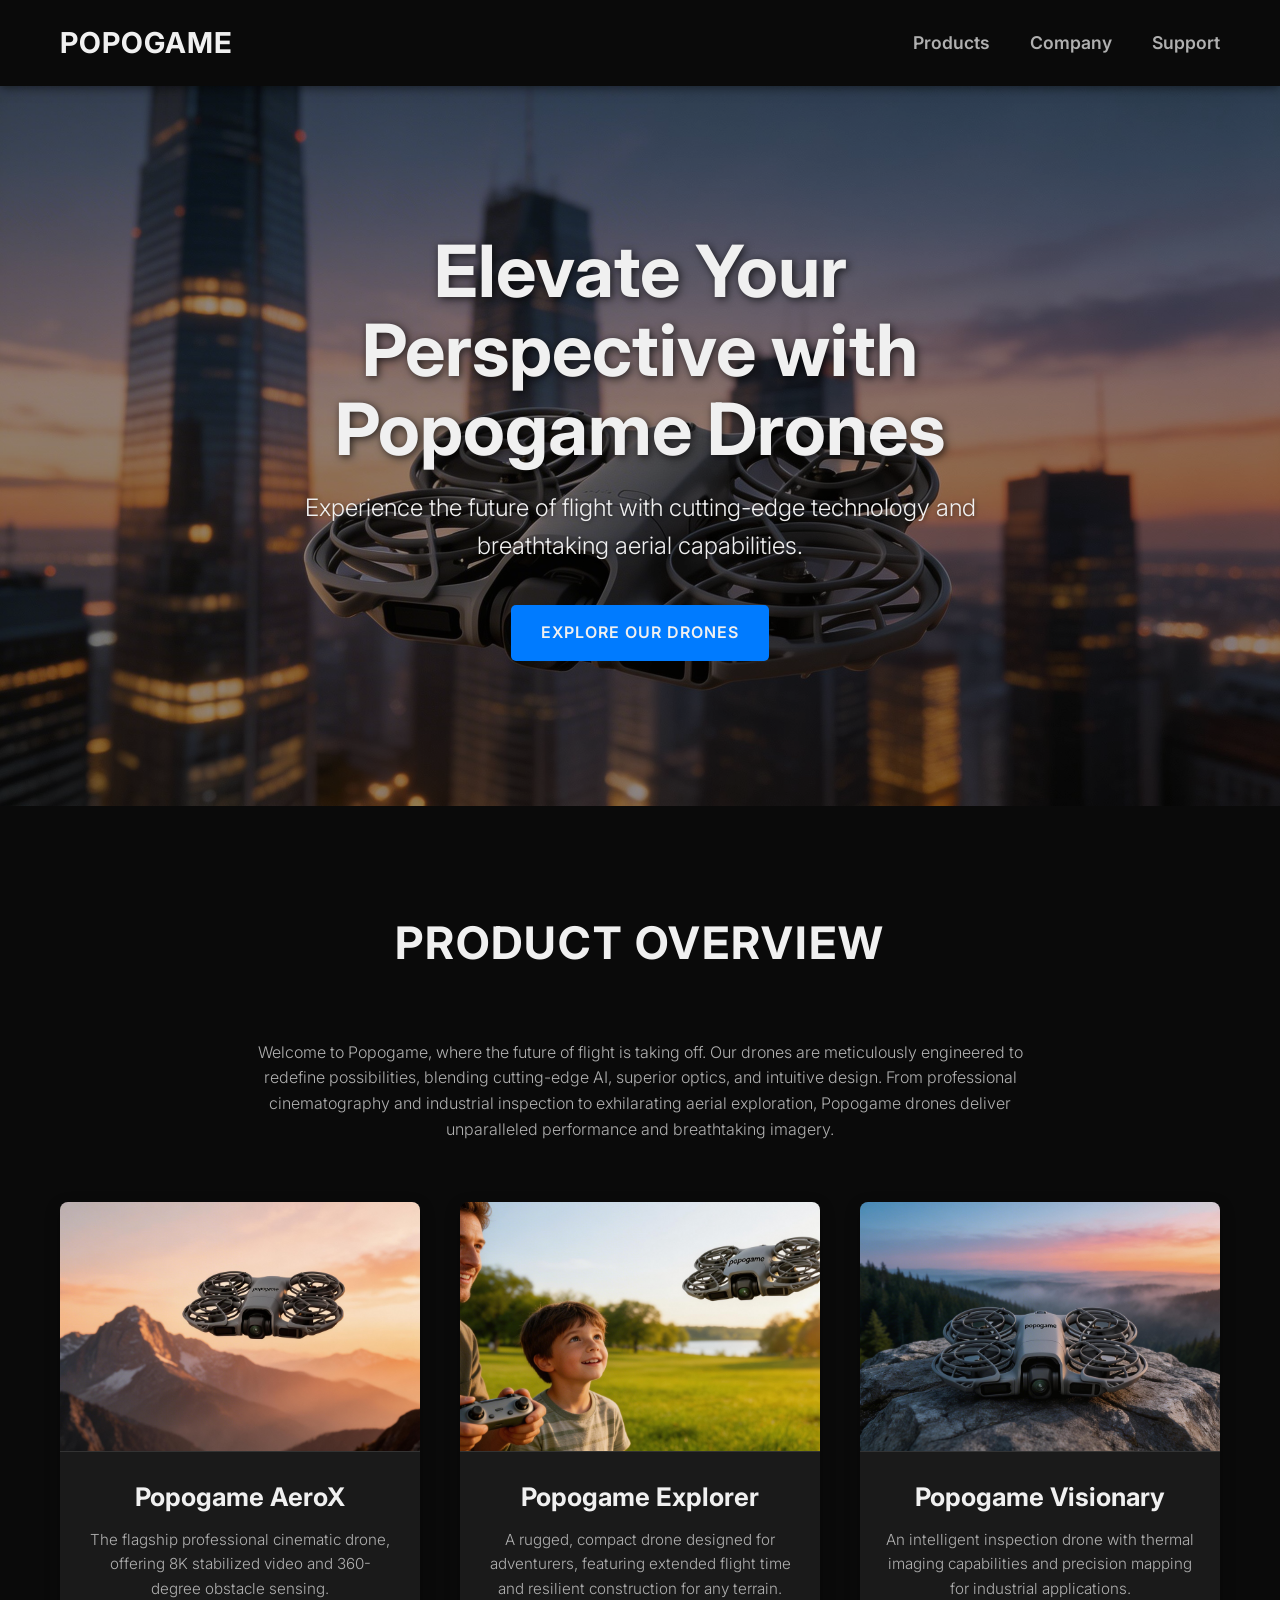
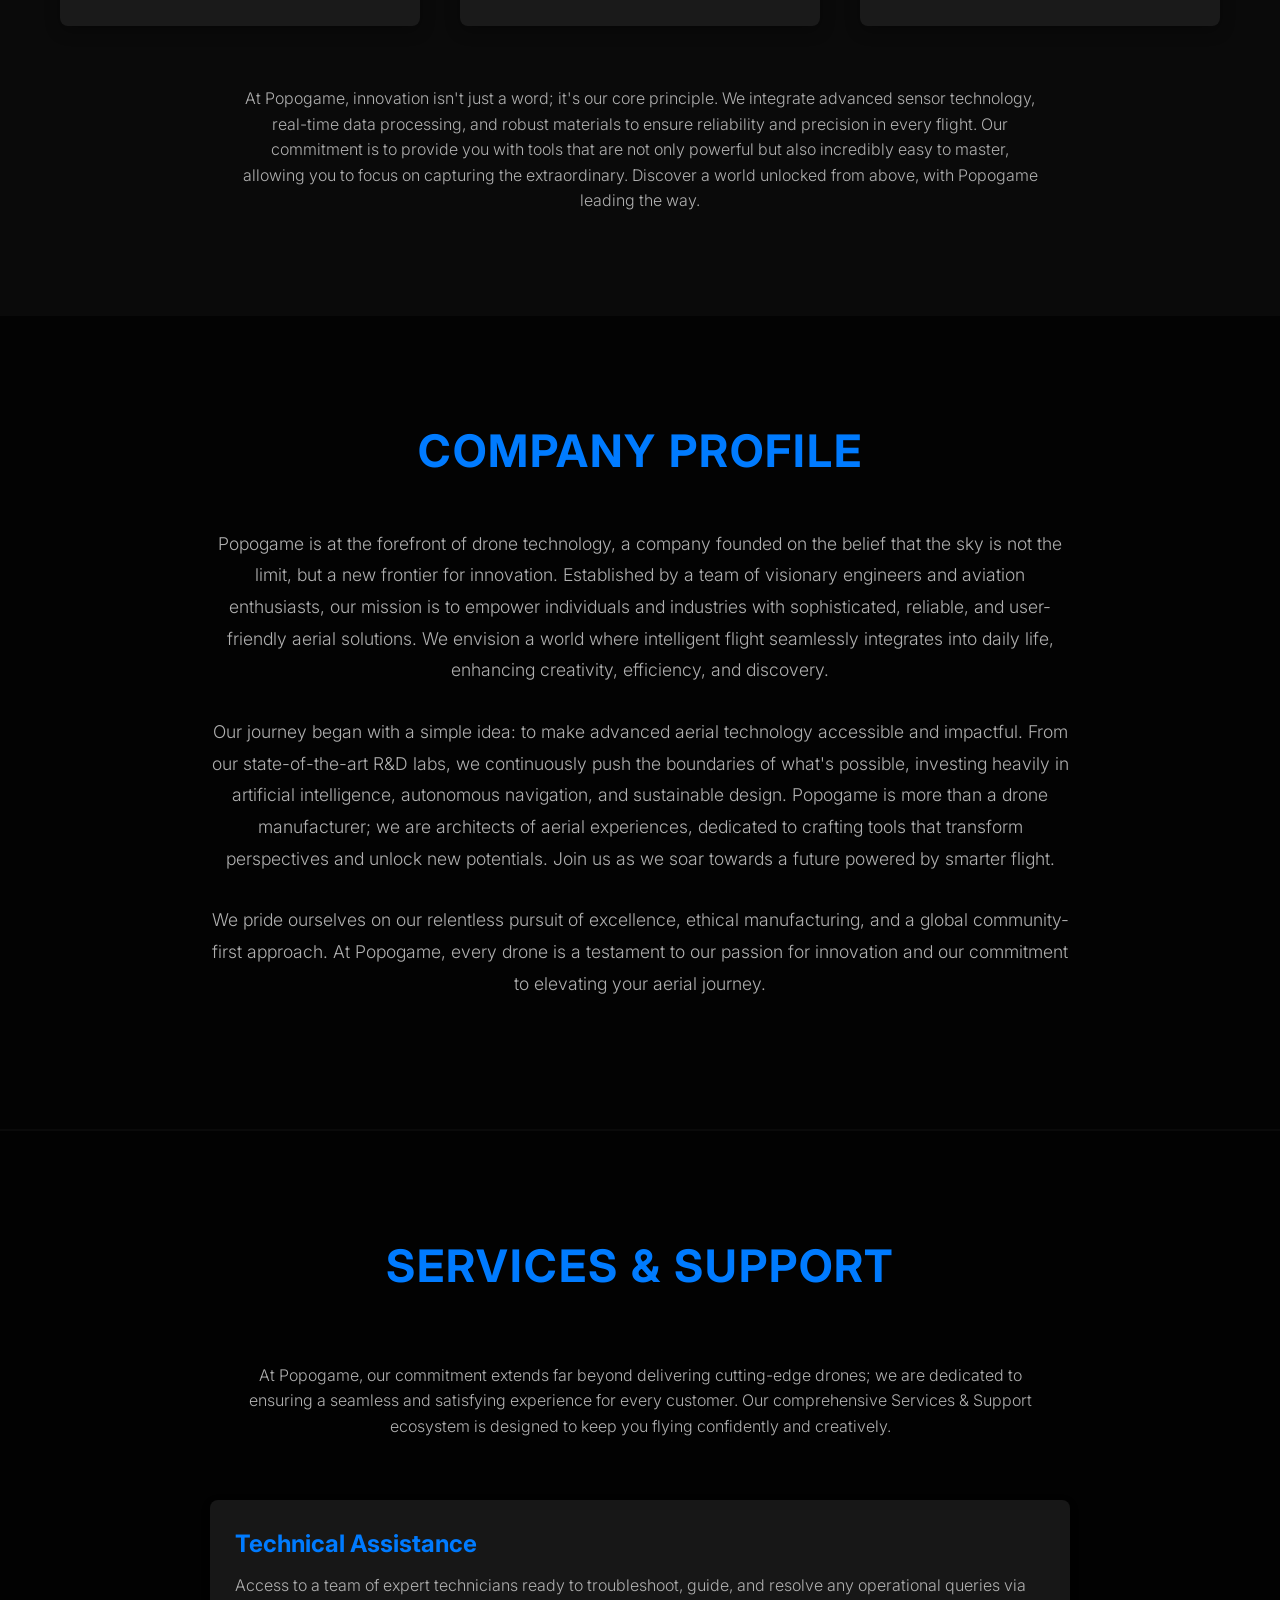
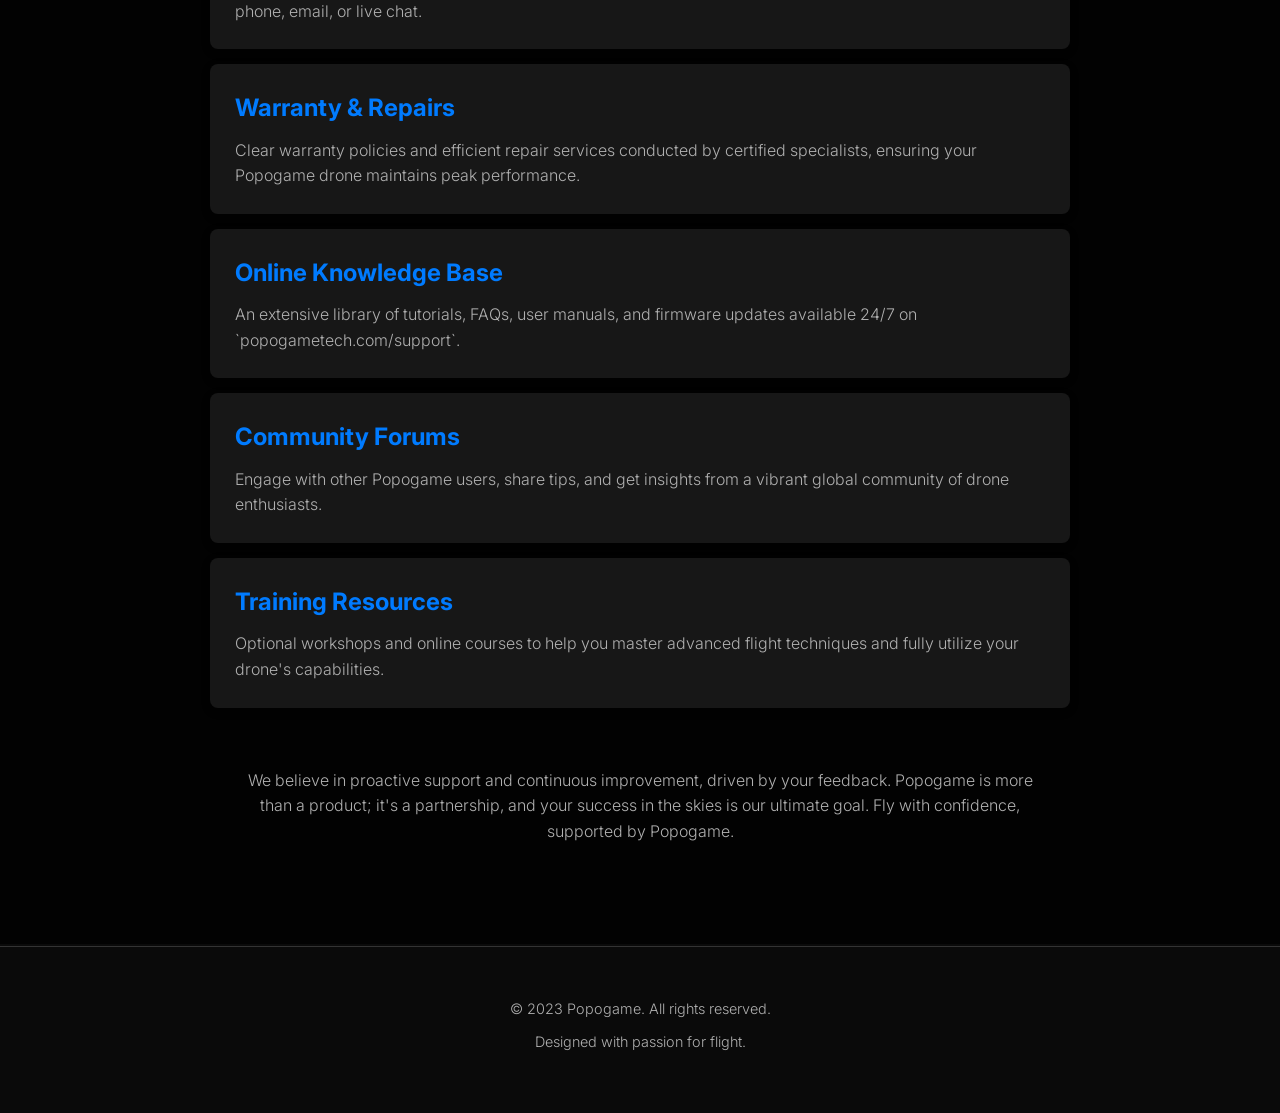
==== index.html @ a675bbf5 "Update index.html with latest changes Co-Authored-By: Claude Sonnet 4.5 <noreply@anthropic.com>" ====
<!DOCTYPE html>
<html lang="en">
<head>
    <meta charset="UTF-8">
    <meta name="viewport" content="width=device-width, initial-scale=1.0">
    <title>Popogame - Elevating Your Perspective</title>
    <meta name="description" content="Discover Popogame's cutting-edge drone technology. Elevate your perspective with our innovative products and unparalleled aerial solutions.">
    <link rel="icon" href="https://via.placeholder.com/32/007bff/FFFFFF?text=P" type="image/x-icon"> <!-- Placeholder Favicon, if you have a .png favicon, change this line too -->
    <link href="https://fonts.googleapis.com/css2?family=Inter:wght@300;400;600;700&display=swap" rel="stylesheet">
    <style>
        /* CSS will go here */
        /* Basic Reset & Variables */
        :root {
            --primary-bg: #0a0a0a;
            --secondary-bg: #1a1a1a;
            --accent-color: #007bff; /* A techy blue */
            --text-color: #f0f0f0;
            --light-gray: #b0b0b0;
            --dark-gray: #333;
            --heading-font: 'Inter', sans-serif;
            --body-font: 'Inter', sans-serif;
        }

        * {
            margin: 0;
            padding: 0;
            box-sizing: border-box;
        }

        html {
            scroll-behavior: smooth;
        }

        body {
            font-family: var(--body-font);
            color: var(--text-color);
            background-color: var(--primary-bg);
            line-height: 1.6;
            -webkit-font-smoothing: antialiased;
            -moz-osx-font-smoothing: grayscale;
        }

        /* Utility Classes */
        .container {
            max-width: 1200px;
            margin: 0 auto;
            padding: 0 20px;
        }

        .text-center {
            text-align: center;
        }

        .section-padding {
            padding: 100px 0;
        }

        h1, h2, h3, h4, h5, h6 {
            font-family: var(--heading-font);
            color: var(--text-color);
            font-weight: 700;
            margin-bottom: 20px;
        }

        h1 { font-size: 3.5em; line-height: 1.1; }
        h2 { font-size: 2.8em; margin-bottom: 40px; text-transform: uppercase; letter-spacing: 2px; }
        h3 { font-size: 1.8em; }
        h4 { font-size: 1.4em; }

        p {
            margin-bottom: 20px;
            font-weight: 300;
        }

        a {
            color: var(--accent-color);
            text-decoration: none;
            transition: color 0.3s ease;
        }

        a:hover {
            color: #4dc2ff; /* Lighter shade of accent */
        }

        img {
            max-width: 100%;
            height: auto;
            display: block;
        }

        .btn {
            display: inline-block;
            background-color: var(--accent-color);
            color: var(--text-color);
            padding: 15px 30px;
            border-radius: 5px;
            font-weight: 600;
            text-transform: uppercase;
            letter-spacing: 1px;
            transition: background-color 0.3s ease, transform 0.3s ease;
        }

        .btn:hover {
            background-color: #0063d3;
            transform: translateY(-2px);
        }

        /* Header & Navigation */
        .header {
            background-color: var(--primary-bg);
            padding: 20px 0;
            position: sticky;
            top: 0;
            z-index: 1000;
            box-shadow: 0 2px 10px rgba(0, 0, 0, 0.5);
        }

        .header .container {
            display: flex;
            justify-content: space-between;
            align-items: center;
        }

        .logo {
            font-size: 1.8em;
            font-weight: 700;
            color: var(--text-color);
            text-transform: uppercase;
            letter-spacing: 1px;
        }

        .nav-list {
            list-style: none;
            display: flex;
        }

        .nav-list li {
            margin-left: 40px;
        }

        .nav-list a {
            color: var(--light-gray);
            font-weight: 600;
            font-size: 1.1em;
            position: relative;
        }

        .nav-list a::after {
            content: '';
            position: absolute;
            width: 0;
            height: 2px;
            background: var(--accent-color);
            left: 0;
            bottom: -5px;
            transition: width 0.3s ease;
        }

        .nav-list a:hover::after,
        .nav-list a.active::after {
            width: 100%;
        }
        .nav-list a:hover {
             color: var(--text-color);
        }


        /* Hero Section */
        .hero {
            position: relative;
            height: 80vh;
            display: flex;
            align-items: center;
            justify-content: center;
            text-align: center;
            overflow: hidden;
            background-color: var(--dark-gray); /* Fallback */
        }

        .hero::before {
            content: '';
            position: absolute;
            top: 0;
            left: 0;
            width: 100%;
            height: 100%;
            background-image: url('images/hero-drone.png'); /* Updated to .png */
            background-size: cover;
            background-position: center;
            filter: brightness(0.6); /* Darken image for better text contrast */
            z-index: 1;
        }

        .hero-content {
            position: relative;
            z-index: 2;
            color: var(--text-color);
            max-width: 800px;
            padding: 20px;
        }

        .hero-content h1 {
            font-size: 4.5em;
            margin-bottom: 20px;
            line-height: 1.1;
            text-shadow: 2px 2px 8px rgba(0, 0, 0, 0.7);
        }

        .hero-content p {
            font-size: 1.5em;
            margin-bottom: 40px;
            font-weight: 300;
            text-shadow: 1px 1px 4px rgba(0, 0, 0, 0.5);
        }

        /* Section Styling */
        section {
            background-color: var(--secondary-bg);
            margin-bottom: 2px; /* Small separator */
        }

        section:nth-child(even) {
            background-color: var(--primary-bg);
        }

        /* Product Overview */
        #products h2 {
            margin-bottom: 60px;
        }

        .product-grid {
            display: grid;
            grid-template-columns: repeat(auto-fit, minmax(300px, 1fr));
            gap: 40px;
            margin-top: 50px;
        }

        .product-card {
            background-color: var(--primary-bg);
            border-radius: 8px;
            overflow: hidden;
            box-shadow: 0 5px 15px rgba(0, 0, 0, 0.3);
            transition: transform 0.3s ease, box-shadow 0.3s ease;
        }

        section:nth-child(even) .product-card {
             background-color: var(--secondary-bg);
        }

        .product-card:hover {
            transform: translateY(-10px);
            box-shadow: 0 10px 25px rgba(0, 0, 0, 0.5);
        }

        .product-card img {
            width: 100%;
            height: 250px;
            object-fit: cover;
            object-position: center;
            border-bottom: 1px solid var(--dark-gray);
        }

        .product-card-content {
            padding: 25px;
        }

        .product-card-content h3 {
            font-size: 1.6em;
            margin-bottom: 10px;
        }

        .product-card-content p {
            font-size: 0.95em;
            color: var(--light-gray);
            margin-bottom: 0;
        }

        /* Company Profile */
        #company {
            position: relative;
            background-image: url('images/company-background.png'); /* Updated to .png */
            background-size: cover;
            background-position: center;
            background-attachment: fixed; /* Parallax effect */
            color: var(--text-color);
            overflow: hidden;
        }
        #company::before {
            content: '';
            position: absolute;
            top: 0;
            left: 0;
            width: 100%;
            height: 100%;
            background-color: rgba(0, 0, 0, 0.7); /* Dark overlay */
            z-index: 1;
        }

        #company .container {
            position: relative;
            z-index: 2;
            text-align: center;
            max-width: 900px;
        }

        #company p {
            font-size: 1.1em;
            line-height: 1.8;
            margin-bottom: 30px;
            color: var(--light-gray);
        }
        #company h2 {
            color: var(--accent-color);
        }

        /* Services & Support */
        #services {
             background-image: url('images/services-background.png'); /* Updated to .png */
            background-size: cover;
            background-position: center;
            background-attachment: fixed;
            color: var(--text-color);
            overflow: hidden;
            position: relative;
        }
        #services::before {
            content: '';
            position: absolute;
            top: 0;
            left: 0;
            width: 100%;
            height: 100%;
            background-color: rgba(0, 0, 0, 0.8); /* Dark overlay */
            z-index: 1;
        }
        #services .container {
            position: relative;
            z-index: 2;
            max-width: 900px;
        }

        #services h2 {
            text-align: center;
            margin-bottom: 60px;
            color: var(--accent-color);
        }

        .service-list {
            list-style: none;
            padding: 0;
            margin-top: 40px;
        }

        .service-list li {
            background-color: var(--secondary-bg);
            padding: 25px;
            margin-bottom: 15px;
            border-radius: 8px;
            box-shadow: 0 3px 10px rgba(0, 0, 0, 0.2);
            transition: transform 0.2s ease;
        }
        #services .service-list li {
            background-color: rgba(26, 26, 26, 0.9); /* Slightly transparent for background */
        }

        .service-list li:hover {
            transform: translateX(10px);
        }

        .service-list h3 {
            color: var(--accent-color);
            margin-bottom: 10px;
            font-size: 1.5em;
        }

        .service-list p {
            color: var(--light-gray);
            margin-bottom: 0;
        }

        /* Footer */
        .footer {
            background-color: var(--primary-bg);
            color: var(--light-gray);
            padding: 50px 0;
            text-align: center;
            border-top: 1px solid var(--dark-gray);
        }

        .footer p {
            margin-bottom: 10px;
            font-size: 0.9em;
        }

        /* Removed .social-links CSS here if it existed */

        /* Responsive Design */
        @media (max-width: 992px) {
            .hero-content h1 {
                font-size: 3.5em;
            }
            .hero-content p {
                font-size: 1.2em;
            }
            h1 { font-size: 3em; }
            h2 { font-size: 2.2em; }
        }

        @media (max-width: 768px) {
            .header .container {
                flex-direction: column;
            }
            .nav-list {
                margin-top: 20px;
                flex-wrap: wrap;
                justify-content: center;
            }
            .nav-list li {
                margin: 0 15px 10px;
            }
            .hero {
                height: 70vh;
            }
            .hero-content h1 {
                font-size: 2.5em;
            }
            .hero-content p {
                font-size: 1em;
            }
            h1 { font-size: 2.5em; }
            h2 { font-size: 1.8em; }
            .section-padding {
                padding: 60px 0;
            }
            .product-grid {
                grid-template-columns: 1fr;
            }
            .product-card {
                margin: 0 auto;
                max-width: 400px;
            }
        }

        @media (max-width: 480px) {
            .logo {
                font-size: 1.5em;
            }
            .nav-list li {
                margin: 0 10px 10px;
            }
            .hero-content h1 {
                font-size: 2em;
            }
            .hero-content p {
                font-size: 0.9em;
            }
            h1 { font-size: 2em; }
            h2 { font-size: 1.5em; }
            .btn {
                padding: 12px 25px;
                font-size: 0.9em;
            }
        }
    </style>
</head>
<body>

    <header class="header">
        <div class="container">
            <div class="logo">Popogame</div>
            <nav>
                <ul class="nav-list">
                    <li><a href="#products">Products</a></li>
                    <li><a href="#company">Company</a></li>
                    <li><a href="#services">Support</a></li>
                </ul>
            </nav>
        </div>
    </header>

    <main>
        <section class="hero" id="home">
            <div class="hero-content">
                <h1>Elevate Your Perspective with Popogame Drones</h1>
                <p>Experience the future of flight with cutting-edge technology and breathtaking aerial capabilities.</p>
                <a href="#products" class="btn">Explore Our Drones</a>
            </div>
        </section>

        <section id="products" class="section-padding">
            <div class="container text-center">
                <h2>Product Overview</h2>
                <p style="max-width: 800px; margin: 0 auto 60px; color: var(--light-gray);">Welcome to Popogame, where the future of flight is taking off. Our drones are meticulously engineered to redefine possibilities, blending cutting-edge AI, superior optics, and intuitive design. From professional cinematography and industrial inspection to exhilarating aerial exploration, Popogame drones deliver unparalleled performance and breathtaking imagery.</p>

                <div class="product-grid">
                    <div class="product-card">
                        <img src="images/aerox-drone.png" alt="Popogame AeroX Drone"> <!-- Updated to .png -->
                        <div class="product-card-content">
                            <h3>Popogame AeroX</h3>
                            <p>The flagship professional cinematic drone, offering 8K stabilized video and 360-degree obstacle sensing.</p>
                        </div>
                    </div>
                    <div class="product-card">
                        <img src="images/explorer-drone.png" alt="Popogame Explorer Drone"> <!-- Updated to .png -->
                        <div class="product-card-content">
                            <h3>Popogame Explorer</h3>
                            <p>A rugged, compact drone designed for adventurers, featuring extended flight time and resilient construction for any terrain.</p>
                        </div>
                    </div>
                    <div class="product-card">
                        <img src="images/visionary-drone.png" alt="Popogame Visionary Drone"> <!-- Updated to .png -->
                        <div class="product-card-content">
                            <h3>Popogame Visionary</h3>
                            <p>An intelligent inspection drone with thermal imaging capabilities and precision mapping for industrial applications.</p>
                        </div>
                    </div>
                </div>
                <p style="max-width: 800px; margin: 60px auto 0; color: var(--light-gray);">At Popogame, innovation isn't just a word; it's our core principle. We integrate advanced sensor technology, real-time data processing, and robust materials to ensure reliability and precision in every flight. Our commitment is to provide you with tools that are not only powerful but also incredibly easy to master, allowing you to focus on capturing the extraordinary. Discover a world unlocked from above, with Popogame leading the way.</p>
            </div>
        </section>

        <section id="company" class="section-padding">
            <div class="container">
                <h2>Company Profile</h2>
                <p>Popogame is at the forefront of drone technology, a company founded on the belief that the sky is not the limit, but a new frontier for innovation. Established by a team of visionary engineers and aviation enthusiasts, our mission is to empower individuals and industries with sophisticated, reliable, and user-friendly aerial solutions. We envision a world where intelligent flight seamlessly integrates into daily life, enhancing creativity, efficiency, and discovery.</p>
                <p>Our journey began with a simple idea: to make advanced aerial technology accessible and impactful. From our state-of-the-art R&D labs, we continuously push the boundaries of what's possible, investing heavily in artificial intelligence, autonomous navigation, and sustainable design. Popogame is more than a drone manufacturer; we are architects of aerial experiences, dedicated to crafting tools that transform perspectives and unlock new potentials. Join us as we soar towards a future powered by smarter flight.</p>
                <p>We pride ourselves on our relentless pursuit of excellence, ethical manufacturing, and a global community-first approach. At Popogame, every drone is a testament to our passion for innovation and our commitment to elevating your aerial journey.</p>
            </div>
        </section>

        <section id="services" class="section-padding">
            <div class="container">
                <h2>Services & Support</h2>
                <p style="text-align: center; max-width: 800px; margin: 0 auto 60px; color: var(--light-gray);">At Popogame, our commitment extends far beyond delivering cutting-edge drones; we are dedicated to ensuring a seamless and satisfying experience for every customer. Our comprehensive Services & Support ecosystem is designed to keep you flying confidently and creatively.</p>

                <ul class="service-list">
                    <li>
                        <h3>Technical Assistance</h3>
                        <p>Access to a team of expert technicians ready to troubleshoot, guide, and resolve any operational queries via phone, email, or live chat.</p>
                    </li>
                    <li>
                        <h3>Warranty & Repairs</h3>
                        <p>Clear warranty policies and efficient repair services conducted by certified specialists, ensuring your Popogame drone maintains peak performance.</p>
                    </li>
                    <li>
                        <h3>Online Knowledge Base</h3>
                        <p>An extensive library of tutorials, FAQs, user manuals, and firmware updates available 24/7 on `popogametech.com/support`.</p>
                    </li>
                    <li>
                        <h3>Community Forums</h3>
                        <p>Engage with other Popogame users, share tips, and get insights from a vibrant global community of drone enthusiasts.</p>
                    </li>
                    <li>
                        <h3>Training Resources</h3>
                        <p>Optional workshops and online courses to help you master advanced flight techniques and fully utilize your drone's capabilities.</p>
                    </li>
                </ul>
                <p style="text-align: center; max-width: 800px; margin: 60px auto 0; color: var(--light-gray);">We believe in proactive support and continuous improvement, driven by your feedback. Popogame is more than a product; it's a partnership, and your success in the skies is our ultimate goal. Fly with confidence, supported by Popogame.</p>
            </div>
        </section>
    </main>

    <footer class="footer">
        <div class="container">
            <p>&copy; 2023 Popogame. All rights reserved.</p>
            <p>Designed with passion for flight.</p>
            <!-- Social media links removed as requested -->
        </div>
    </footer>

    <script>
        // Smooth scrolling for navigation links
        document.querySelectorAll('a[href^="#"]').forEach(anchor => {
            anchor.addEventListener('click', function (e) {
                e.preventDefault();

                const targetId = this.getAttribute('href');
                const targetElement = document.querySelector(targetId);

                if (targetElement) {
                    const headerOffset = document.querySelector('.header').offsetHeight; // Get header height
                    const elementPosition = targetElement.getBoundingClientRect().top + window.scrollY;
                    const offsetPosition = elementPosition - headerOffset - 20; // Adjust for header and a little padding

                    window.scrollTo({
                        top: offsetPosition,
                        behavior: "smooth"
                    });
                }

                // Add active class to current nav item (optional, for visual feedback)
                document.querySelectorAll('.nav-list a').forEach(link => link.classList.remove('active'));
                this.classList.add('active');
            });
        });

        // Set initial active class based on URL hash if any
        window.addEventListener('DOMContentLoaded', () => {
            if (window.location.hash) {
                const initialActiveLink = document.querySelector(`.nav-list a[href="${window.location.hash}"]`);
                if (initialActiveLink) {
                    initialActiveLink.classList.add('active');
                    // Scroll to hash target if present on load, after page fully renders
                    setTimeout(() => {
                        const targetElement = document.querySelector(window.location.hash);
                        if (targetElement) {
                             const headerOffset = document.querySelector('.header').offsetHeight;
                            const elementPosition = targetElement.getBoundingClientRect().top + window.scrollY;
                            const offsetPosition = elementPosition - headerOffset - 20;
                            window.scrollTo({
                                top: offsetPosition,
                                behavior: "smooth"
                            });
                        }
                    }, 100); // Small delay to ensure layout is stable
                }
            }
        });
    </script>
</body>
</html>
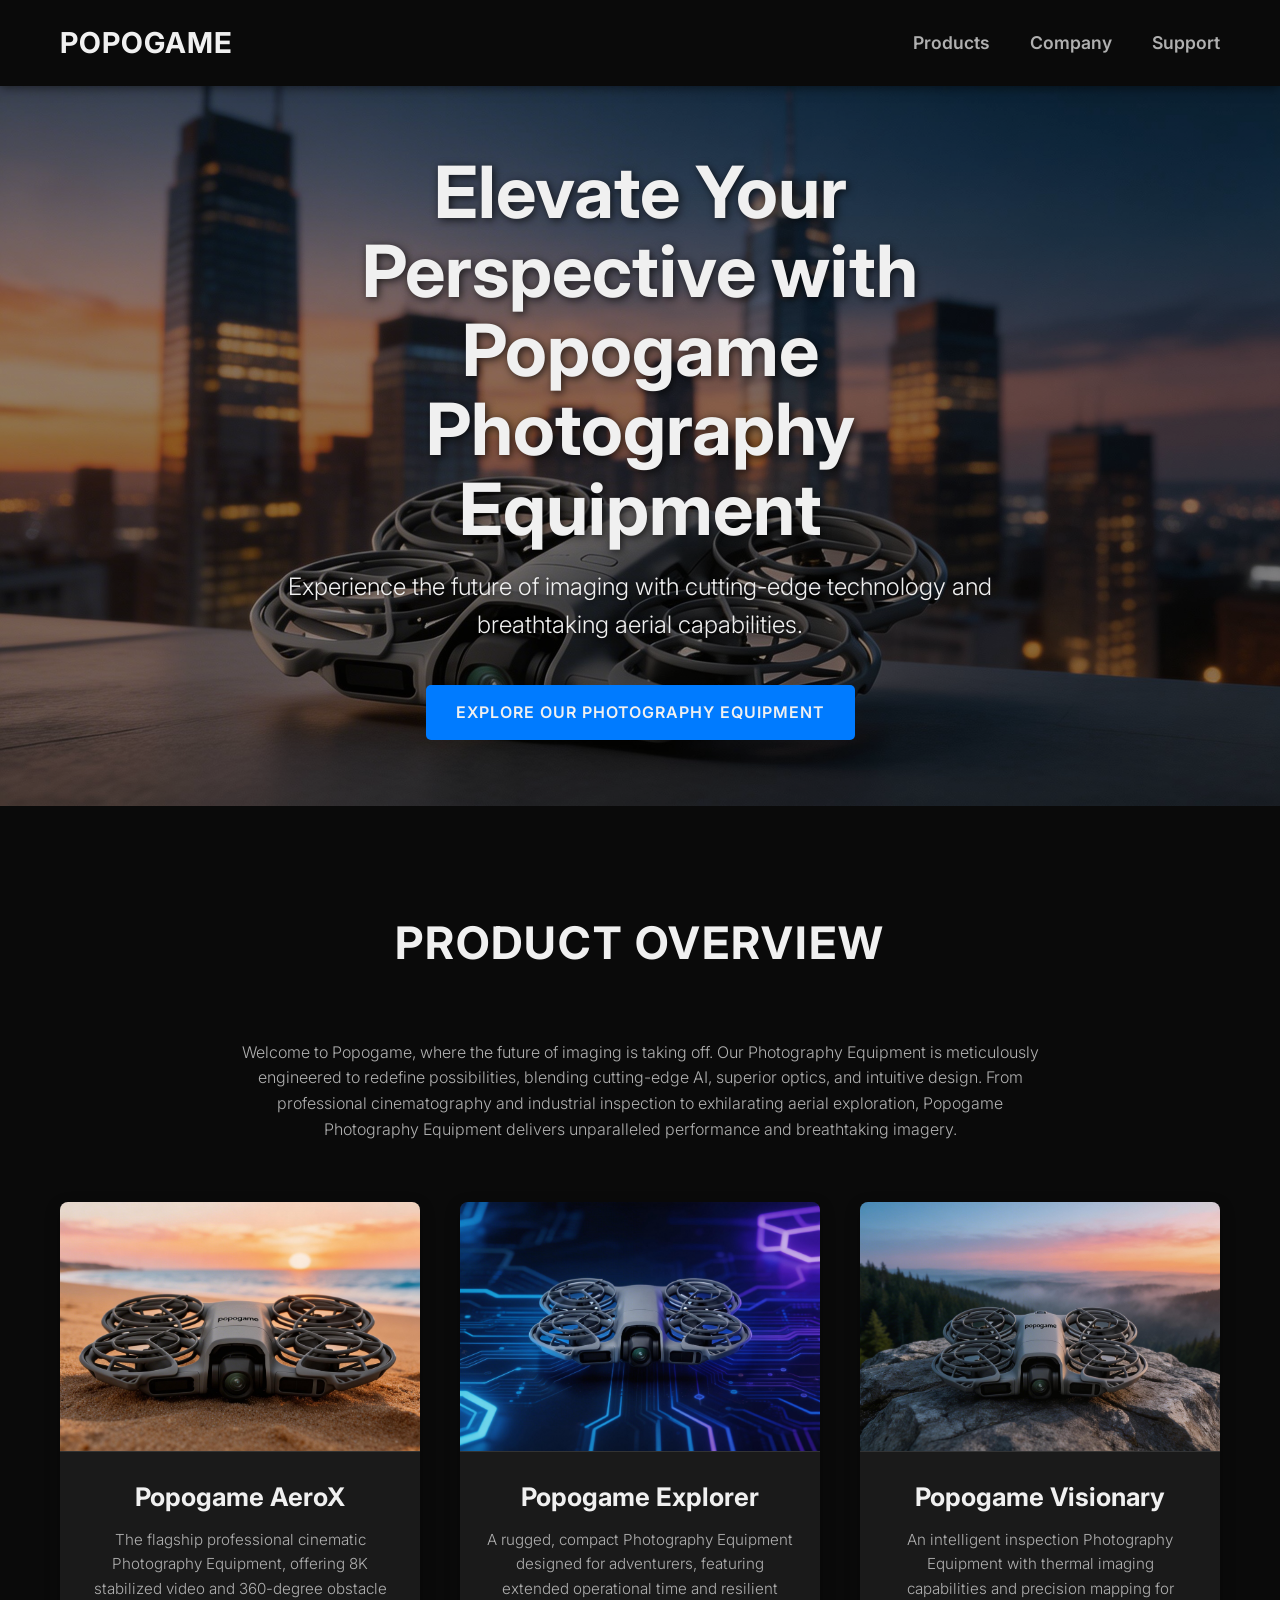
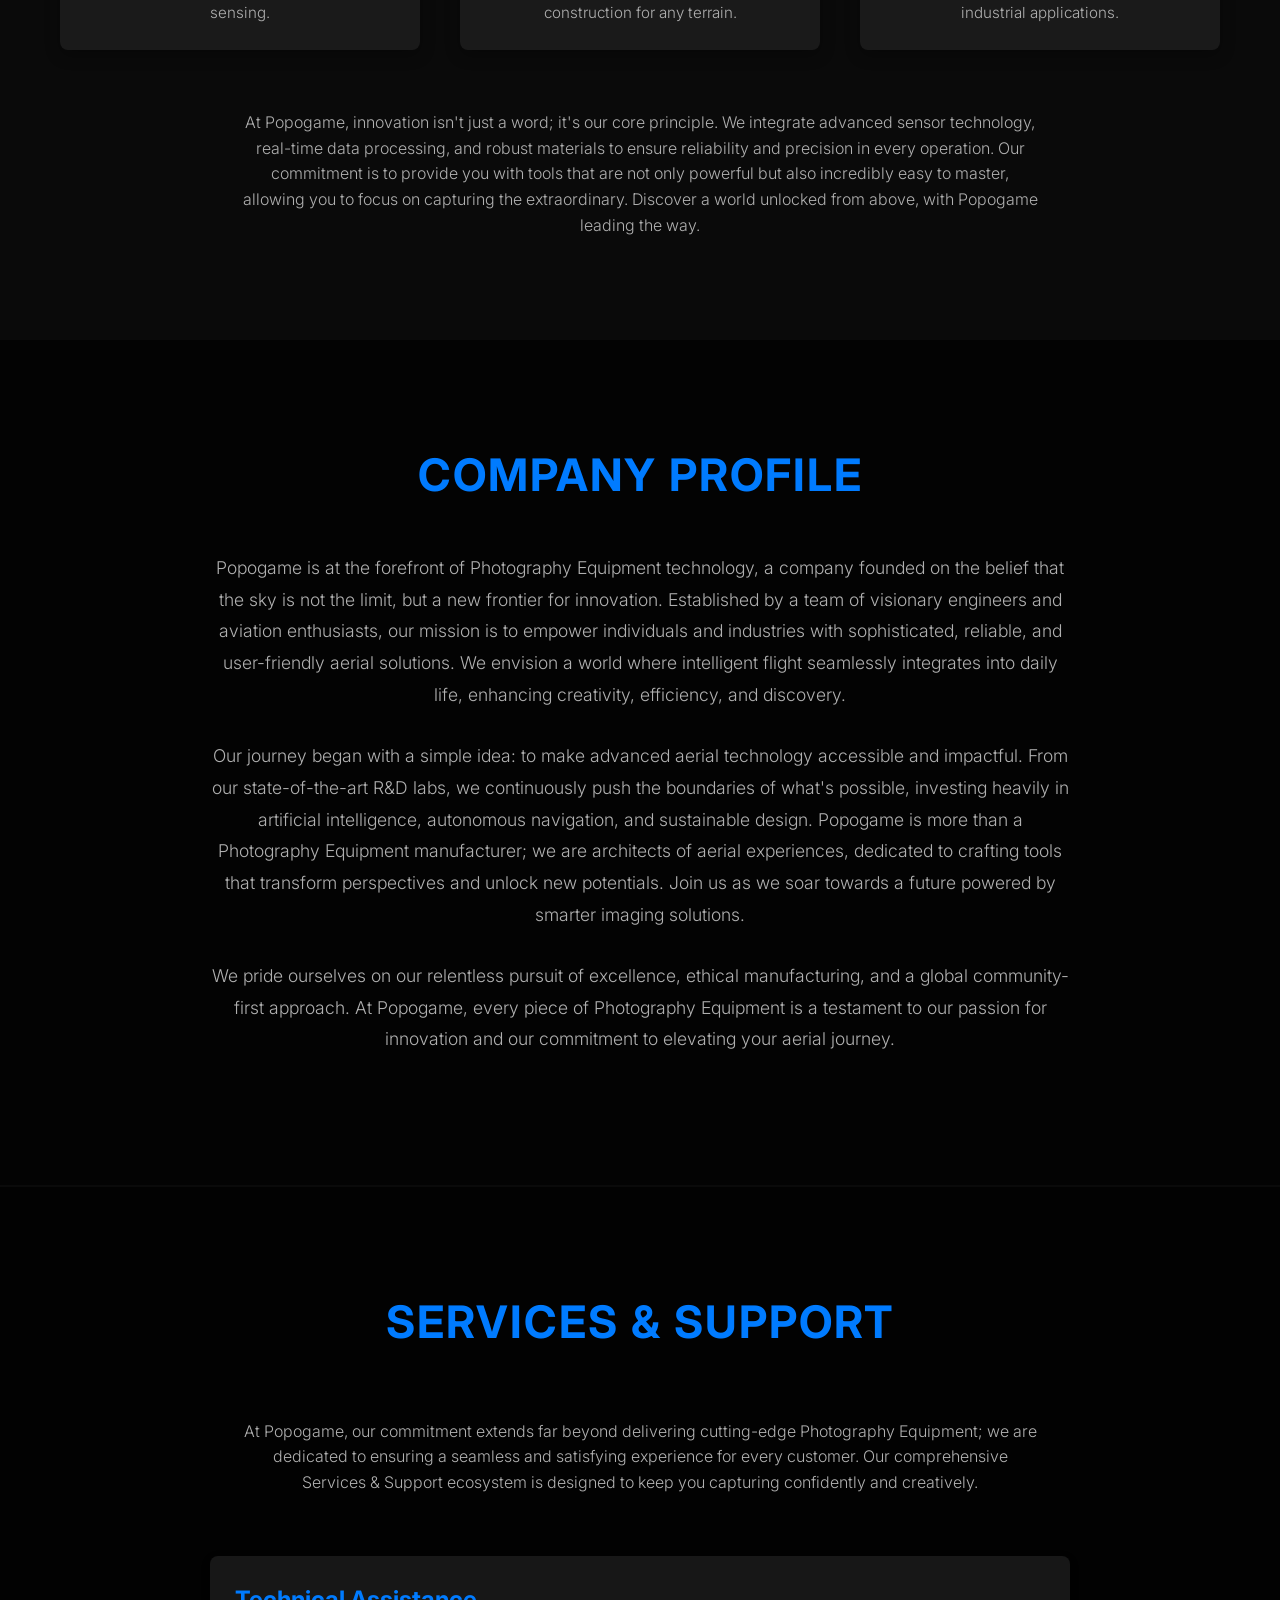
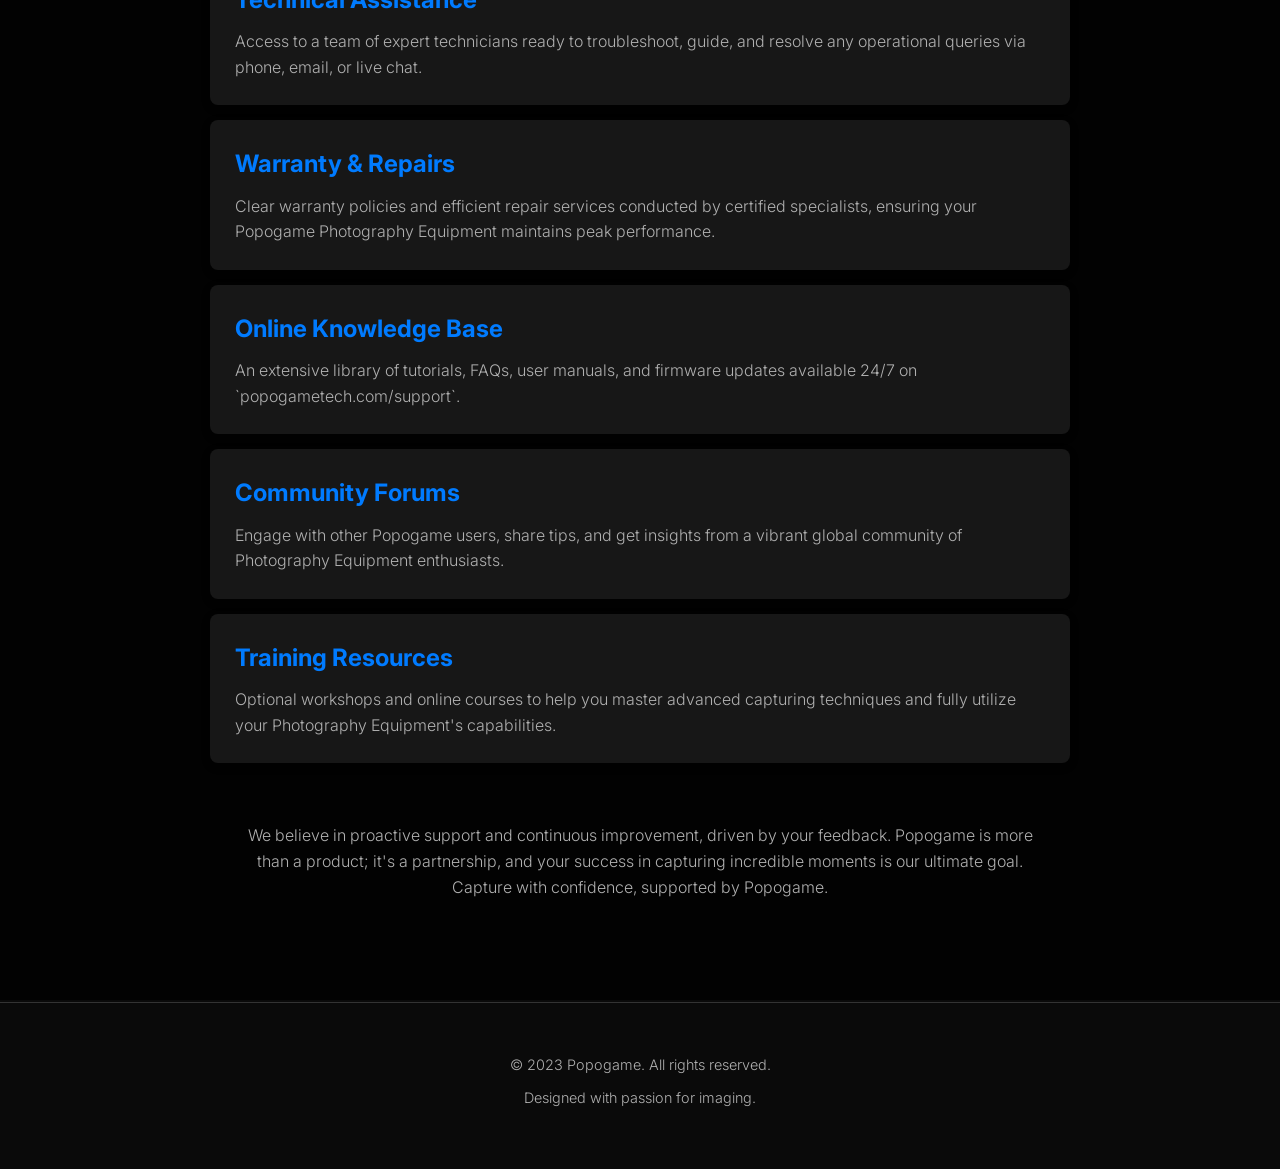
==== commit 1183cc1b: "Update images and add new drone assets - Modified existing drone images (aerox-drone, explorer-drone" ====
--- a/index.html
+++ b/index.html
@@ -4,7 +4,7 @@
     <meta charset="UTF-8">
     <meta name="viewport" content="width=device-width, initial-scale=1.0">
     <title>Popogame - Elevating Your Perspective</title>
-    <meta name="description" content="Discover Popogame's cutting-edge drone technology. Elevate your perspective with our innovative products and unparalleled aerial solutions.">
+    <meta name="description" content="Discover Popogame's cutting-edge Photography Equipment technology. Elevate your perspective with our innovative products and unparalleled aerial solutions.">
     <link rel="icon" href="https://via.placeholder.com/32/007bff/FFFFFF?text=P" type="image/x-icon"> <!-- Placeholder Favicon, if you have a .png favicon, change this line too -->
     <link href="https://fonts.googleapis.com/css2?family=Inter:wght@300;400;600;700&display=swap" rel="stylesheet">
     <style>
@@ -184,7 +184,7 @@
             left: 0;
             width: 100%;
             height: 100%;
-            background-image: url('images/hero-drone.png'); /* Updated to .png */
+            background-image: url('images/hero-drone.png'); /* Original: hero-drone.png, keeping for consistency in image names as it's more about "aerial" than just "Photography Equipment" */
             background-size: cover;
             background-position: center;
             filter: brightness(0.6); /* Darken image for better text contrast */
@@ -391,8 +391,6 @@
             margin-bottom: 10px;
             font-size: 0.9em;
         }
-
-        /* Removed .social-links CSS here if it existed */
 
         /* Responsive Design */
         @media (max-width: 992px) {
@@ -481,57 +479,57 @@
     <main>
         <section class="hero" id="home">
             <div class="hero-content">
-                <h1>Elevate Your Perspective with Popogame Drones</h1>
-                <p>Experience the future of flight with cutting-edge technology and breathtaking aerial capabilities.</p>
-                <a href="#products" class="btn">Explore Our Drones</a>
+                <h1>Elevate Your Perspective with Popogame Photography Equipment</h1>
+                <p>Experience the future of imaging with cutting-edge technology and breathtaking aerial capabilities.</p>
+                <a href="#products" class="btn">Explore Our Photography Equipment</a>
             </div>
         </section>
 
         <section id="products" class="section-padding">
             <div class="container text-center">
                 <h2>Product Overview</h2>
-                <p style="max-width: 800px; margin: 0 auto 60px; color: var(--light-gray);">Welcome to Popogame, where the future of flight is taking off. Our drones are meticulously engineered to redefine possibilities, blending cutting-edge AI, superior optics, and intuitive design. From professional cinematography and industrial inspection to exhilarating aerial exploration, Popogame drones deliver unparalleled performance and breathtaking imagery.</p>
+                <p style="max-width: 800px; margin: 0 auto 60px; color: var(--light-gray);">Welcome to Popogame, where the future of imaging is taking off. Our Photography Equipment is meticulously engineered to redefine possibilities, blending cutting-edge AI, superior optics, and intuitive design. From professional cinematography and industrial inspection to exhilarating aerial exploration, Popogame Photography Equipment delivers unparalleled performance and breathtaking imagery.</p>
 
                 <div class="product-grid">
                     <div class="product-card">
-                        <img src="images/aerox-drone.png" alt="Popogame AeroX Drone"> <!-- Updated to .png -->
+                        <img src="images/aerox-drone.png" alt="Popogame AeroX Photography Equipment"> <!-- Updated alt text -->
                         <div class="product-card-content">
                             <h3>Popogame AeroX</h3>
-                            <p>The flagship professional cinematic drone, offering 8K stabilized video and 360-degree obstacle sensing.</p>
+                            <p>The flagship professional cinematic Photography Equipment, offering 8K stabilized video and 360-degree obstacle sensing.</p>
                         </div>
                     </div>
                     <div class="product-card">
-                        <img src="images/explorer-drone.png" alt="Popogame Explorer Drone"> <!-- Updated to .png -->
+                        <img src="images/explorer-drone.png" alt="Popogame Explorer Photography Equipment"> <!-- Updated alt text -->
                         <div class="product-card-content">
                             <h3>Popogame Explorer</h3>
-                            <p>A rugged, compact drone designed for adventurers, featuring extended flight time and resilient construction for any terrain.</p>
+                            <p>A rugged, compact Photography Equipment designed for adventurers, featuring extended operational time and resilient construction for any terrain.</p>
                         </div>
                     </div>
                     <div class="product-card">
-                        <img src="images/visionary-drone.png" alt="Popogame Visionary Drone"> <!-- Updated to .png -->
+                        <img src="images/visionary-drone.png" alt="Popogame Visionary Photography Equipment"> <!-- Updated alt text -->
                         <div class="product-card-content">
                             <h3>Popogame Visionary</h3>
-                            <p>An intelligent inspection drone with thermal imaging capabilities and precision mapping for industrial applications.</p>
+                            <p>An intelligent inspection Photography Equipment with thermal imaging capabilities and precision mapping for industrial applications.</p>
                         </div>
                     </div>
                 </div>
-                <p style="max-width: 800px; margin: 60px auto 0; color: var(--light-gray);">At Popogame, innovation isn't just a word; it's our core principle. We integrate advanced sensor technology, real-time data processing, and robust materials to ensure reliability and precision in every flight. Our commitment is to provide you with tools that are not only powerful but also incredibly easy to master, allowing you to focus on capturing the extraordinary. Discover a world unlocked from above, with Popogame leading the way.</p>
+                <p style="max-width: 800px; margin: 60px auto 0; color: var(--light-gray);">At Popogame, innovation isn't just a word; it's our core principle. We integrate advanced sensor technology, real-time data processing, and robust materials to ensure reliability and precision in every operation. Our commitment is to provide you with tools that are not only powerful but also incredibly easy to master, allowing you to focus on capturing the extraordinary. Discover a world unlocked from above, with Popogame leading the way.</p>
             </div>
         </section>
 
         <section id="company" class="section-padding">
             <div class="container">
                 <h2>Company Profile</h2>
-                <p>Popogame is at the forefront of drone technology, a company founded on the belief that the sky is not the limit, but a new frontier for innovation. Established by a team of visionary engineers and aviation enthusiasts, our mission is to empower individuals and industries with sophisticated, reliable, and user-friendly aerial solutions. We envision a world where intelligent flight seamlessly integrates into daily life, enhancing creativity, efficiency, and discovery.</p>
-                <p>Our journey began with a simple idea: to make advanced aerial technology accessible and impactful. From our state-of-the-art R&D labs, we continuously push the boundaries of what's possible, investing heavily in artificial intelligence, autonomous navigation, and sustainable design. Popogame is more than a drone manufacturer; we are architects of aerial experiences, dedicated to crafting tools that transform perspectives and unlock new potentials. Join us as we soar towards a future powered by smarter flight.</p>
-                <p>We pride ourselves on our relentless pursuit of excellence, ethical manufacturing, and a global community-first approach. At Popogame, every drone is a testament to our passion for innovation and our commitment to elevating your aerial journey.</p>
+                <p>Popogame is at the forefront of Photography Equipment technology, a company founded on the belief that the sky is not the limit, but a new frontier for innovation. Established by a team of visionary engineers and aviation enthusiasts, our mission is to empower individuals and industries with sophisticated, reliable, and user-friendly aerial solutions. We envision a world where intelligent flight seamlessly integrates into daily life, enhancing creativity, efficiency, and discovery.</p>
+                <p>Our journey began with a simple idea: to make advanced aerial technology accessible and impactful. From our state-of-the-art R&D labs, we continuously push the boundaries of what's possible, investing heavily in artificial intelligence, autonomous navigation, and sustainable design. Popogame is more than a Photography Equipment manufacturer; we are architects of aerial experiences, dedicated to crafting tools that transform perspectives and unlock new potentials. Join us as we soar towards a future powered by smarter imaging solutions.</p>
+                <p>We pride ourselves on our relentless pursuit of excellence, ethical manufacturing, and a global community-first approach. At Popogame, every piece of Photography Equipment is a testament to our passion for innovation and our commitment to elevating your aerial journey.</p>
             </div>
         </section>
 
         <section id="services" class="section-padding">
             <div class="container">
                 <h2>Services & Support</h2>
-                <p style="text-align: center; max-width: 800px; margin: 0 auto 60px; color: var(--light-gray);">At Popogame, our commitment extends far beyond delivering cutting-edge drones; we are dedicated to ensuring a seamless and satisfying experience for every customer. Our comprehensive Services & Support ecosystem is designed to keep you flying confidently and creatively.</p>
+                <p style="text-align: center; max-width: 800px; margin: 0 auto 60px; color: var(--light-gray);">At Popogame, our commitment extends far beyond delivering cutting-edge Photography Equipment; we are dedicated to ensuring a seamless and satisfying experience for every customer. Our comprehensive Services & Support ecosystem is designed to keep you capturing confidently and creatively.</p>
 
                 <ul class="service-list">
                     <li>
@@ -540,7 +538,7 @@
                     </li>
                     <li>
                         <h3>Warranty & Repairs</h3>
-                        <p>Clear warranty policies and efficient repair services conducted by certified specialists, ensuring your Popogame drone maintains peak performance.</p>
+                        <p>Clear warranty policies and efficient repair services conducted by certified specialists, ensuring your Popogame Photography Equipment maintains peak performance.</p>
                     </li>
                     <li>
                         <h3>Online Knowledge Base</h3>
@@ -548,14 +546,14 @@
                     </li>
                     <li>
                         <h3>Community Forums</h3>
-                        <p>Engage with other Popogame users, share tips, and get insights from a vibrant global community of drone enthusiasts.</p>
+                        <p>Engage with other Popogame users, share tips, and get insights from a vibrant global community of Photography Equipment enthusiasts.</p>
                     </li>
                     <li>
                         <h3>Training Resources</h3>
-                        <p>Optional workshops and online courses to help you master advanced flight techniques and fully utilize your drone's capabilities.</p>
+                        <p>Optional workshops and online courses to help you master advanced capturing techniques and fully utilize your Photography Equipment's capabilities.</p>
                     </li>
                 </ul>
-                <p style="text-align: center; max-width: 800px; margin: 60px auto 0; color: var(--light-gray);">We believe in proactive support and continuous improvement, driven by your feedback. Popogame is more than a product; it's a partnership, and your success in the skies is our ultimate goal. Fly with confidence, supported by Popogame.</p>
+                <p style="text-align: center; max-width: 800px; margin: 60px auto 0; color: var(--light-gray);">We believe in proactive support and continuous improvement, driven by your feedback. Popogame is more than a product; it's a partnership, and your success in capturing incredible moments is our ultimate goal. Capture with confidence, supported by Popogame.</p>
             </div>
         </section>
     </main>
@@ -563,8 +561,7 @@
     <footer class="footer">
         <div class="container">
             <p>&copy; 2023 Popogame. All rights reserved.</p>
-            <p>Designed with passion for flight.</p>
-            <!-- Social media links removed as requested -->
+            <p>Designed with passion for imaging.</p>
         </div>
     </footer>
 
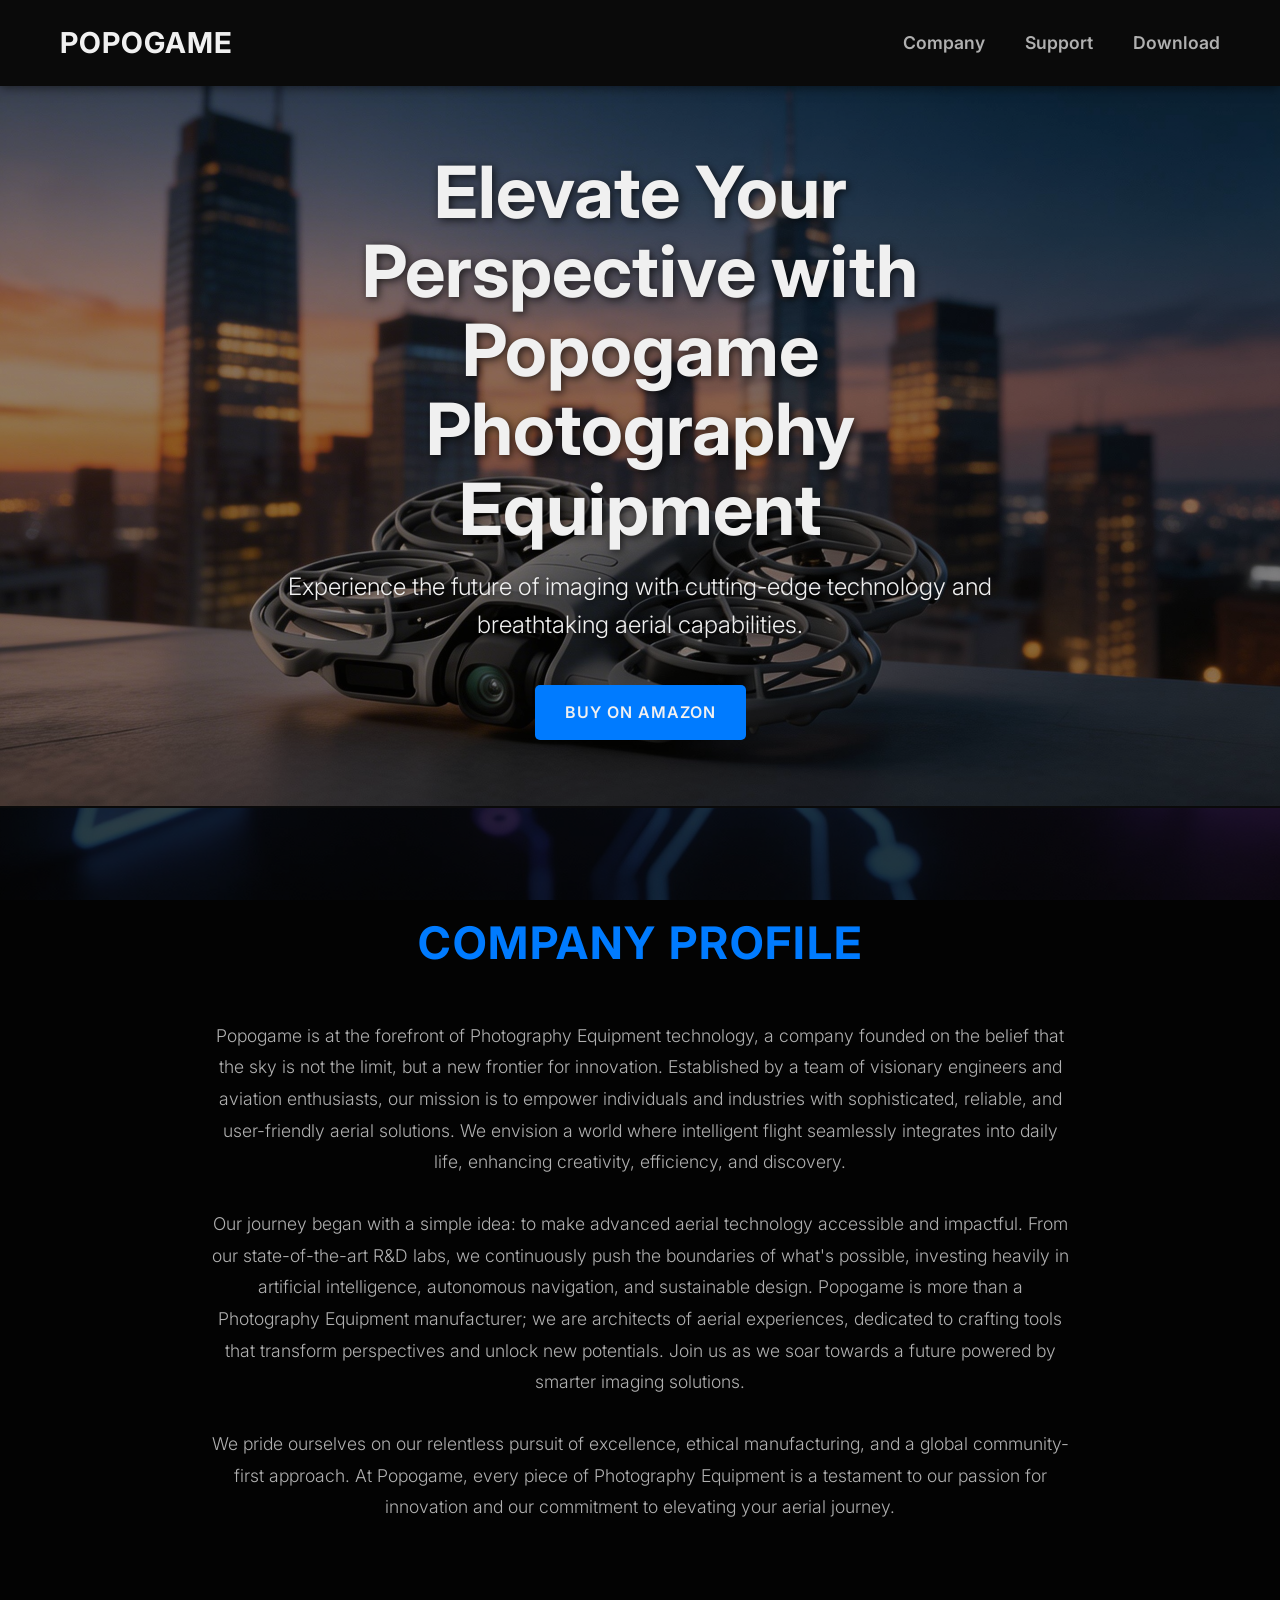
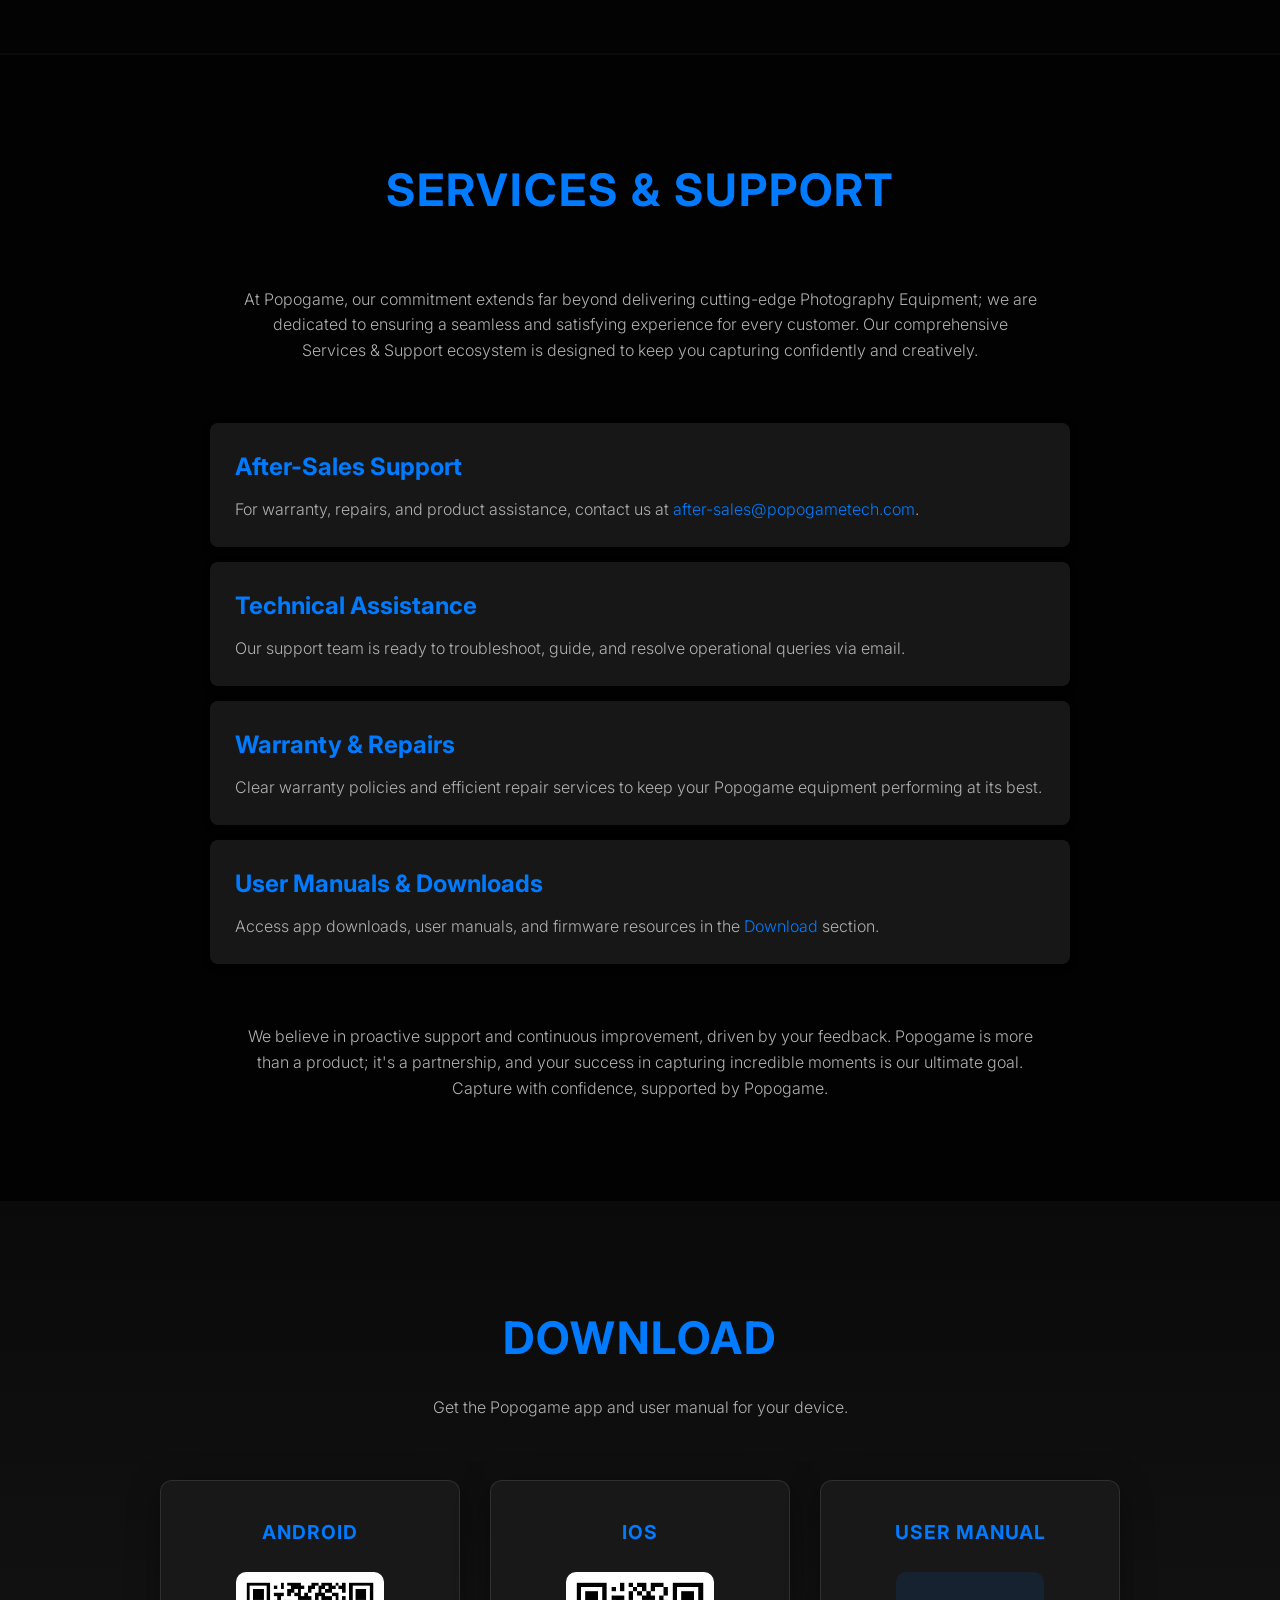
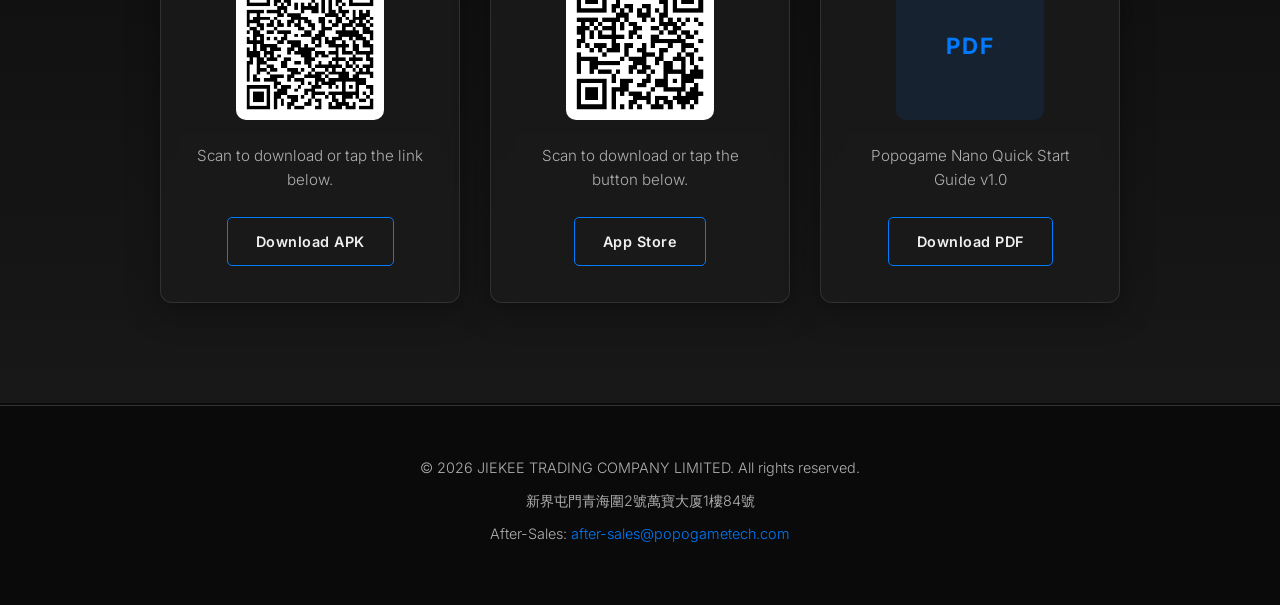
==== commit 36c7613c: "popogame" ====
--- a/index.html
+++ b/index.html
@@ -1,618 +1,717 @@
-<!DOCTYPE html>
-<html lang="en">
-<head>
-    <meta charset="UTF-8">
-    <meta name="viewport" content="width=device-width, initial-scale=1.0">
-    <title>Popogame - Elevating Your Perspective</title>
-    <meta name="description" content="Discover Popogame's cutting-edge Photography Equipment technology. Elevate your perspective with our innovative products and unparalleled aerial solutions.">
-    <link rel="icon" href="https://via.placeholder.com/32/007bff/FFFFFF?text=P" type="image/x-icon"> <!-- Placeholder Favicon, if you have a .png favicon, change this line too -->
-    <link href="https://fonts.googleapis.com/css2?family=Inter:wght@300;400;600;700&display=swap" rel="stylesheet">
-    <style>
-        /* CSS will go here */
-        /* Basic Reset & Variables */
-        :root {
-            --primary-bg: #0a0a0a;
-            --secondary-bg: #1a1a1a;
-            --accent-color: #007bff; /* A techy blue */
-            --text-color: #f0f0f0;
-            --light-gray: #b0b0b0;
-            --dark-gray: #333;
-            --heading-font: 'Inter', sans-serif;
-            --body-font: 'Inter', sans-serif;
-        }
-
-        * {
-            margin: 0;
-            padding: 0;
-            box-sizing: border-box;
-        }
-
-        html {
-            scroll-behavior: smooth;
-        }
-
-        body {
-            font-family: var(--body-font);
-            color: var(--text-color);
-            background-color: var(--primary-bg);
-            line-height: 1.6;
-            -webkit-font-smoothing: antialiased;
-            -moz-osx-font-smoothing: grayscale;
-        }
-
-        /* Utility Classes */
-        .container {
-            max-width: 1200px;
-            margin: 0 auto;
-            padding: 0 20px;
-        }
-
-        .text-center {
-            text-align: center;
-        }
-
-        .section-padding {
-            padding: 100px 0;
-        }
-
-        h1, h2, h3, h4, h5, h6 {
-            font-family: var(--heading-font);
-            color: var(--text-color);
-            font-weight: 700;
-            margin-bottom: 20px;
-        }
-
-        h1 { font-size: 3.5em; line-height: 1.1; }
-        h2 { font-size: 2.8em; margin-bottom: 40px; text-transform: uppercase; letter-spacing: 2px; }
-        h3 { font-size: 1.8em; }
-        h4 { font-size: 1.4em; }
-
-        p {
-            margin-bottom: 20px;
-            font-weight: 300;
-        }
-
-        a {
-            color: var(--accent-color);
-            text-decoration: none;
-            transition: color 0.3s ease;
-        }
-
-        a:hover {
-            color: #4dc2ff; /* Lighter shade of accent */
-        }
-
-        img {
-            max-width: 100%;
-            height: auto;
-            display: block;
-        }
-
-        .btn {
-            display: inline-block;
-            background-color: var(--accent-color);
-            color: var(--text-color);
-            padding: 15px 30px;
-            border-radius: 5px;
-            font-weight: 600;
-            text-transform: uppercase;
-            letter-spacing: 1px;
-            transition: background-color 0.3s ease, transform 0.3s ease;
-        }
-
-        .btn:hover {
-            background-color: #0063d3;
-            transform: translateY(-2px);
-        }
-
-        /* Header & Navigation */
-        .header {
-            background-color: var(--primary-bg);
-            padding: 20px 0;
-            position: sticky;
-            top: 0;
-            z-index: 1000;
-            box-shadow: 0 2px 10px rgba(0, 0, 0, 0.5);
-        }
-
-        .header .container {
-            display: flex;
-            justify-content: space-between;
-            align-items: center;
-        }
-
-        .logo {
-            font-size: 1.8em;
-            font-weight: 700;
-            color: var(--text-color);
-            text-transform: uppercase;
-            letter-spacing: 1px;
-        }
-
-        .nav-list {
-            list-style: none;
-            display: flex;
-        }
-
-        .nav-list li {
-            margin-left: 40px;
-        }
-
-        .nav-list a {
-            color: var(--light-gray);
-            font-weight: 600;
-            font-size: 1.1em;
-            position: relative;
-        }
-
-        .nav-list a::after {
-            content: '';
-            position: absolute;
-            width: 0;
-            height: 2px;
-            background: var(--accent-color);
-            left: 0;
-            bottom: -5px;
-            transition: width 0.3s ease;
-        }
-
-        .nav-list a:hover::after,
-        .nav-list a.active::after {
-            width: 100%;
-        }
-        .nav-list a:hover {
-             color: var(--text-color);
-        }
-
-
-        /* Hero Section */
-        .hero {
-            position: relative;
-            height: 80vh;
-            display: flex;
-            align-items: center;
-            justify-content: center;
-            text-align: center;
-            overflow: hidden;
-            background-color: var(--dark-gray); /* Fallback */
-        }
-
-        .hero::before {
-            content: '';
-            position: absolute;
-            top: 0;
-            left: 0;
-            width: 100%;
-            height: 100%;
-            background-image: url('images/hero-drone.png'); /* Original: hero-drone.png, keeping for consistency in image names as it's more about "aerial" than just "Photography Equipment" */
-            background-size: cover;
-            background-position: center;
-            filter: brightness(0.6); /* Darken image for better text contrast */
-            z-index: 1;
-        }
-
-        .hero-content {
-            position: relative;
-            z-index: 2;
-            color: var(--text-color);
-            max-width: 800px;
-            padding: 20px;
-        }
-
-        .hero-content h1 {
-            font-size: 4.5em;
-            margin-bottom: 20px;
-            line-height: 1.1;
-            text-shadow: 2px 2px 8px rgba(0, 0, 0, 0.7);
-        }
-
-        .hero-content p {
-            font-size: 1.5em;
-            margin-bottom: 40px;
-            font-weight: 300;
-            text-shadow: 1px 1px 4px rgba(0, 0, 0, 0.5);
-        }
-
-        /* Section Styling */
-        section {
-            background-color: var(--secondary-bg);
-            margin-bottom: 2px; /* Small separator */
-        }
-
-        section:nth-child(even) {
-            background-color: var(--primary-bg);
-        }
-
-        /* Product Overview */
-        #products h2 {
-            margin-bottom: 60px;
-        }
-
-        .product-grid {
-            display: grid;
-            grid-template-columns: repeat(auto-fit, minmax(300px, 1fr));
-            gap: 40px;
-            margin-top: 50px;
-        }
-
-        .product-card {
-            background-color: var(--primary-bg);
-            border-radius: 8px;
-            overflow: hidden;
-            box-shadow: 0 5px 15px rgba(0, 0, 0, 0.3);
-            transition: transform 0.3s ease, box-shadow 0.3s ease;
-        }
-
-        section:nth-child(even) .product-card {
-             background-color: var(--secondary-bg);
-        }
-
-        .product-card:hover {
-            transform: translateY(-10px);
-            box-shadow: 0 10px 25px rgba(0, 0, 0, 0.5);
-        }
-
-        .product-card img {
-            width: 100%;
-            height: 250px;
-            object-fit: cover;
-            object-position: center;
-            border-bottom: 1px solid var(--dark-gray);
-        }
-
-        .product-card-content {
-            padding: 25px;
-        }
-
-        .product-card-content h3 {
-            font-size: 1.6em;
-            margin-bottom: 10px;
-        }
-
-        .product-card-content p {
-            font-size: 0.95em;
-            color: var(--light-gray);
-            margin-bottom: 0;
-        }
-
-        /* Company Profile */
-        #company {
-            position: relative;
-            background-image: url('images/company-background.png'); /* Updated to .png */
-            background-size: cover;
-            background-position: center;
-            background-attachment: fixed; /* Parallax effect */
-            color: var(--text-color);
-            overflow: hidden;
-        }
-        #company::before {
-            content: '';
-            position: absolute;
-            top: 0;
-            left: 0;
-            width: 100%;
-            height: 100%;
-            background-color: rgba(0, 0, 0, 0.7); /* Dark overlay */
-            z-index: 1;
-        }
-
-        #company .container {
-            position: relative;
-            z-index: 2;
-            text-align: center;
-            max-width: 900px;
-        }
-
-        #company p {
-            font-size: 1.1em;
-            line-height: 1.8;
-            margin-bottom: 30px;
-            color: var(--light-gray);
-        }
-        #company h2 {
-            color: var(--accent-color);
-        }
-
-        /* Services & Support */
-        #services {
-             background-image: url('images/services-background.png'); /* Updated to .png */
-            background-size: cover;
-            background-position: center;
-            background-attachment: fixed;
-            color: var(--text-color);
-            overflow: hidden;
-            position: relative;
-        }
-        #services::before {
-            content: '';
-            position: absolute;
-            top: 0;
-            left: 0;
-            width: 100%;
-            height: 100%;
-            background-color: rgba(0, 0, 0, 0.8); /* Dark overlay */
-            z-index: 1;
-        }
-        #services .container {
-            position: relative;
-            z-index: 2;
-            max-width: 900px;
-        }
-
-        #services h2 {
-            text-align: center;
-            margin-bottom: 60px;
-            color: var(--accent-color);
-        }
-
-        .service-list {
-            list-style: none;
-            padding: 0;
-            margin-top: 40px;
-        }
-
-        .service-list li {
-            background-color: var(--secondary-bg);
-            padding: 25px;
-            margin-bottom: 15px;
-            border-radius: 8px;
-            box-shadow: 0 3px 10px rgba(0, 0, 0, 0.2);
-            transition: transform 0.2s ease;
-        }
-        #services .service-list li {
-            background-color: rgba(26, 26, 26, 0.9); /* Slightly transparent for background */
-        }
-
-        .service-list li:hover {
-            transform: translateX(10px);
-        }
-
-        .service-list h3 {
-            color: var(--accent-color);
-            margin-bottom: 10px;
-            font-size: 1.5em;
-        }
-
-        .service-list p {
-            color: var(--light-gray);
-            margin-bottom: 0;
-        }
-
-        /* Footer */
-        .footer {
-            background-color: var(--primary-bg);
-            color: var(--light-gray);
-            padding: 50px 0;
-            text-align: center;
-            border-top: 1px solid var(--dark-gray);
-        }
-
-        .footer p {
-            margin-bottom: 10px;
-            font-size: 0.9em;
-        }
-
-        /* Responsive Design */
-        @media (max-width: 992px) {
-            .hero-content h1 {
-                font-size: 3.5em;
-            }
-            .hero-content p {
-                font-size: 1.2em;
-            }
-            h1 { font-size: 3em; }
-            h2 { font-size: 2.2em; }
-        }
-
-        @media (max-width: 768px) {
-            .header .container {
-                flex-direction: column;
-            }
-            .nav-list {
-                margin-top: 20px;
-                flex-wrap: wrap;
-                justify-content: center;
-            }
-            .nav-list li {
-                margin: 0 15px 10px;
-            }
-            .hero {
-                height: 70vh;
-            }
-            .hero-content h1 {
-                font-size: 2.5em;
-            }
-            .hero-content p {
-                font-size: 1em;
-            }
-            h1 { font-size: 2.5em; }
-            h2 { font-size: 1.8em; }
-            .section-padding {
-                padding: 60px 0;
-            }
-            .product-grid {
-                grid-template-columns: 1fr;
-            }
-            .product-card {
-                margin: 0 auto;
-                max-width: 400px;
-            }
-        }
-
-        @media (max-width: 480px) {
-            .logo {
-                font-size: 1.5em;
-            }
-            .nav-list li {
-                margin: 0 10px 10px;
-            }
-            .hero-content h1 {
-                font-size: 2em;
-            }
-            .hero-content p {
-                font-size: 0.9em;
-            }
-            h1 { font-size: 2em; }
-            h2 { font-size: 1.5em; }
-            .btn {
-                padding: 12px 25px;
-                font-size: 0.9em;
-            }
-        }
-    </style>
-</head>
-<body>
-
-    <header class="header">
-        <div class="container">
-            <div class="logo">Popogame</div>
-            <nav>
-                <ul class="nav-list">
-                    <li><a href="#products">Products</a></li>
-                    <li><a href="#company">Company</a></li>
-                    <li><a href="#services">Support</a></li>
-                </ul>
-            </nav>
-        </div>
-    </header>
-
-    <main>
-        <section class="hero" id="home">
-            <div class="hero-content">
-                <h1>Elevate Your Perspective with Popogame Photography Equipment</h1>
-                <p>Experience the future of imaging with cutting-edge technology and breathtaking aerial capabilities.</p>
-                <a href="#products" class="btn">Explore Our Photography Equipment</a>
-            </div>
-        </section>
-
-        <section id="products" class="section-padding">
-            <div class="container text-center">
-                <h2>Product Overview</h2>
-                <p style="max-width: 800px; margin: 0 auto 60px; color: var(--light-gray);">Welcome to Popogame, where the future of imaging is taking off. Our Photography Equipment is meticulously engineered to redefine possibilities, blending cutting-edge AI, superior optics, and intuitive design. From professional cinematography and industrial inspection to exhilarating aerial exploration, Popogame Photography Equipment delivers unparalleled performance and breathtaking imagery.</p>
-
-                <div class="product-grid">
-                    <div class="product-card">
-                        <img src="images/aerox-drone.png" alt="Popogame AeroX Photography Equipment"> <!-- Updated alt text -->
-                        <div class="product-card-content">
-                            <h3>Popogame AeroX</h3>
-                            <p>The flagship professional cinematic Photography Equipment, offering 8K stabilized video and 360-degree obstacle sensing.</p>
-                        </div>
-                    </div>
-                    <div class="product-card">
-                        <img src="images/explorer-drone.png" alt="Popogame Explorer Photography Equipment"> <!-- Updated alt text -->
-                        <div class="product-card-content">
-                            <h3>Popogame Explorer</h3>
-                            <p>A rugged, compact Photography Equipment designed for adventurers, featuring extended operational time and resilient construction for any terrain.</p>
-                        </div>
-                    </div>
-                    <div class="product-card">
-                        <img src="images/visionary-drone.png" alt="Popogame Visionary Photography Equipment"> <!-- Updated alt text -->
-                        <div class="product-card-content">
-                            <h3>Popogame Visionary</h3>
-                            <p>An intelligent inspection Photography Equipment with thermal imaging capabilities and precision mapping for industrial applications.</p>
-                        </div>
-                    </div>
-                </div>
-                <p style="max-width: 800px; margin: 60px auto 0; color: var(--light-gray);">At Popogame, innovation isn't just a word; it's our core principle. We integrate advanced sensor technology, real-time data processing, and robust materials to ensure reliability and precision in every operation. Our commitment is to provide you with tools that are not only powerful but also incredibly easy to master, allowing you to focus on capturing the extraordinary. Discover a world unlocked from above, with Popogame leading the way.</p>
-            </div>
-        </section>
-
-        <section id="company" class="section-padding">
-            <div class="container">
-                <h2>Company Profile</h2>
-                <p>Popogame is at the forefront of Photography Equipment technology, a company founded on the belief that the sky is not the limit, but a new frontier for innovation. Established by a team of visionary engineers and aviation enthusiasts, our mission is to empower individuals and industries with sophisticated, reliable, and user-friendly aerial solutions. We envision a world where intelligent flight seamlessly integrates into daily life, enhancing creativity, efficiency, and discovery.</p>
-                <p>Our journey began with a simple idea: to make advanced aerial technology accessible and impactful. From our state-of-the-art R&D labs, we continuously push the boundaries of what's possible, investing heavily in artificial intelligence, autonomous navigation, and sustainable design. Popogame is more than a Photography Equipment manufacturer; we are architects of aerial experiences, dedicated to crafting tools that transform perspectives and unlock new potentials. Join us as we soar towards a future powered by smarter imaging solutions.</p>
-                <p>We pride ourselves on our relentless pursuit of excellence, ethical manufacturing, and a global community-first approach. At Popogame, every piece of Photography Equipment is a testament to our passion for innovation and our commitment to elevating your aerial journey.</p>
-            </div>
-        </section>
-
-        <section id="services" class="section-padding">
-            <div class="container">
-                <h2>Services & Support</h2>
-                <p style="text-align: center; max-width: 800px; margin: 0 auto 60px; color: var(--light-gray);">At Popogame, our commitment extends far beyond delivering cutting-edge Photography Equipment; we are dedicated to ensuring a seamless and satisfying experience for every customer. Our comprehensive Services & Support ecosystem is designed to keep you capturing confidently and creatively.</p>
-
-                <ul class="service-list">
-                    <li>
-                        <h3>Technical Assistance</h3>
-                        <p>Access to a team of expert technicians ready to troubleshoot, guide, and resolve any operational queries via phone, email, or live chat.</p>
-                    </li>
-                    <li>
-                        <h3>Warranty & Repairs</h3>
-                        <p>Clear warranty policies and efficient repair services conducted by certified specialists, ensuring your Popogame Photography Equipment maintains peak performance.</p>
-                    </li>
-                    <li>
-                        <h3>Online Knowledge Base</h3>
-                        <p>An extensive library of tutorials, FAQs, user manuals, and firmware updates available 24/7 on `popogametech.com/support`.</p>
-                    </li>
-                    <li>
-                        <h3>Community Forums</h3>
-                        <p>Engage with other Popogame users, share tips, and get insights from a vibrant global community of Photography Equipment enthusiasts.</p>
-                    </li>
-                    <li>
-                        <h3>Training Resources</h3>
-                        <p>Optional workshops and online courses to help you master advanced capturing techniques and fully utilize your Photography Equipment's capabilities.</p>
-                    </li>
-                </ul>
-                <p style="text-align: center; max-width: 800px; margin: 60px auto 0; color: var(--light-gray);">We believe in proactive support and continuous improvement, driven by your feedback. Popogame is more than a product; it's a partnership, and your success in capturing incredible moments is our ultimate goal. Capture with confidence, supported by Popogame.</p>
-            </div>
-        </section>
-    </main>
-
-    <footer class="footer">
-        <div class="container">
-            <p>&copy; 2023 Popogame. All rights reserved.</p>
-            <p>Designed with passion for imaging.</p>
-        </div>
-    </footer>
-
-    <script>
-        // Smooth scrolling for navigation links
-        document.querySelectorAll('a[href^="#"]').forEach(anchor => {
-            anchor.addEventListener('click', function (e) {
-                e.preventDefault();
-
-                const targetId = this.getAttribute('href');
-                const targetElement = document.querySelector(targetId);
-
-                if (targetElement) {
-                    const headerOffset = document.querySelector('.header').offsetHeight; // Get header height
-                    const elementPosition = targetElement.getBoundingClientRect().top + window.scrollY;
-                    const offsetPosition = elementPosition - headerOffset - 20; // Adjust for header and a little padding
-
-                    window.scrollTo({
-                        top: offsetPosition,
-                        behavior: "smooth"
-                    });
-                }
-
-                // Add active class to current nav item (optional, for visual feedback)
-                document.querySelectorAll('.nav-list a').forEach(link => link.classList.remove('active'));
-                this.classList.add('active');
-            });
-        });
-
-        // Set initial active class based on URL hash if any
-        window.addEventListener('DOMContentLoaded', () => {
-            if (window.location.hash) {
-                const initialActiveLink = document.querySelector(`.nav-list a[href="${window.location.hash}"]`);
-                if (initialActiveLink) {
-                    initialActiveLink.classList.add('active');
-                    // Scroll to hash target if present on load, after page fully renders
-                    setTimeout(() => {
-                        const targetElement = document.querySelector(window.location.hash);
-                        if (targetElement) {
-                             const headerOffset = document.querySelector('.header').offsetHeight;
-                            const elementPosition = targetElement.getBoundingClientRect().top + window.scrollY;
-                            const offsetPosition = elementPosition - headerOffset - 20;
-                            window.scrollTo({
-                                top: offsetPosition,
-                                behavior: "smooth"
-                            });
-                        }
-                    }, 100); // Small delay to ensure layout is stable
-                }
-            }
-        });
-    </script>
-</body>
+<!DOCTYPE html>
+<html lang="en">
+<head>
+    <meta charset="UTF-8">
+    <meta name="viewport" content="width=device-width, initial-scale=1.0">
+    <title>Popogame - Elevating Your Perspective</title>
+    <meta name="description" content="Discover Popogame's cutting-edge Photography Equipment technology. Elevate your perspective with our innovative products and unparalleled aerial solutions.">
+    <link rel="icon" href="images/favicon.png" type="image/png" sizes="32x32">
+    <link rel="apple-touch-icon" href="images/apple-touch-icon.png">
+    <link href="https://fonts.googleapis.com/css2?family=Inter:wght@300;400;600;700&display=swap" rel="stylesheet">
+    <style>
+        /* CSS will go here */
+        /* Basic Reset & Variables */
+        :root {
+            --primary-bg: #0a0a0a;
+            --secondary-bg: #1a1a1a;
+            --accent-color: #007bff; /* A techy blue */
+            --text-color: #f0f0f0;
+            --light-gray: #b0b0b0;
+            --dark-gray: #333;
+            --heading-font: 'Inter', sans-serif;
+            --body-font: 'Inter', sans-serif;
+        }
+
+        * {
+            margin: 0;
+            padding: 0;
+            box-sizing: border-box;
+        }
+
+        html {
+            scroll-behavior: smooth;
+        }
+
+        body {
+            font-family: var(--body-font);
+            color: var(--text-color);
+            background-color: var(--primary-bg);
+            line-height: 1.6;
+            -webkit-font-smoothing: antialiased;
+            -moz-osx-font-smoothing: grayscale;
+        }
+
+        /* Utility Classes */
+        .container {
+            max-width: 1200px;
+            margin: 0 auto;
+            padding: 0 20px;
+        }
+
+        .text-center {
+            text-align: center;
+        }
+
+        .section-padding {
+            padding: 100px 0;
+        }
+
+        h1, h2, h3, h4, h5, h6 {
+            font-family: var(--heading-font);
+            color: var(--text-color);
+            font-weight: 700;
+            margin-bottom: 20px;
+        }
+
+        h1 { font-size: 3.5em; line-height: 1.1; }
+        h2 { font-size: 2.8em; margin-bottom: 40px; text-transform: uppercase; letter-spacing: 2px; }
+        h3 { font-size: 1.8em; }
+        h4 { font-size: 1.4em; }
+
+        p {
+            margin-bottom: 20px;
+            font-weight: 300;
+        }
+
+        a {
+            color: var(--accent-color);
+            text-decoration: none;
+            transition: color 0.3s ease;
+        }
+
+        a:hover {
+            color: #4dc2ff; /* Lighter shade of accent */
+        }
+
+        img {
+            max-width: 100%;
+            height: auto;
+            display: block;
+        }
+
+        .btn {
+            display: inline-block;
+            background-color: var(--accent-color);
+            color: var(--text-color);
+            padding: 15px 30px;
+            border-radius: 5px;
+            font-weight: 600;
+            text-transform: uppercase;
+            letter-spacing: 1px;
+            transition: background-color 0.3s ease, transform 0.3s ease;
+        }
+
+        .btn:hover {
+            background-color: #0063d3;
+            transform: translateY(-2px);
+        }
+
+        /* Header & Navigation */
+        .header {
+            background-color: var(--primary-bg);
+            padding: 20px 0;
+            position: sticky;
+            top: 0;
+            z-index: 1000;
+            box-shadow: 0 2px 10px rgba(0, 0, 0, 0.5);
+        }
+
+        .header .container {
+            display: flex;
+            justify-content: space-between;
+            align-items: center;
+        }
+
+        .logo {
+            font-size: 1.8em;
+            font-weight: 700;
+            color: var(--text-color);
+            text-transform: uppercase;
+            letter-spacing: 1px;
+        }
+
+        .logo:hover {
+            color: var(--accent-color);
+        }
+
+        .nav-list {
+            list-style: none;
+            display: flex;
+        }
+
+        .nav-list li {
+            margin-left: 40px;
+        }
+
+        .nav-list a {
+            color: var(--light-gray);
+            font-weight: 600;
+            font-size: 1.1em;
+            position: relative;
+        }
+
+        .nav-list a::after {
+            content: '';
+            position: absolute;
+            width: 0;
+            height: 2px;
+            background: var(--accent-color);
+            left: 0;
+            bottom: -5px;
+            transition: width 0.3s ease;
+        }
+
+        .nav-list a:hover::after,
+        .nav-list a.active::after {
+            width: 100%;
+        }
+        .nav-list a:hover {
+             color: var(--text-color);
+        }
+
+
+        /* Hero Section */
+        .hero {
+            position: relative;
+            height: 80vh;
+            display: flex;
+            align-items: center;
+            justify-content: center;
+            text-align: center;
+            overflow: hidden;
+            background-color: var(--dark-gray);
+        }
+
+        .hero::before {
+            content: '';
+            position: absolute;
+            top: 0;
+            left: 0;
+            width: 100%;
+            height: 100%;
+            background-image: url('images/hero-drone.png');
+            background-size: cover;
+            background-position: center;
+            filter: brightness(0.6);
+            z-index: 1;
+        }
+
+        .hero-content {
+            position: relative;
+            z-index: 2;
+            color: var(--text-color);
+            max-width: 800px;
+            padding: 20px;
+        }
+
+        .hero-content h1 {
+            font-size: 4.5em;
+            margin-bottom: 20px;
+            line-height: 1.1;
+            text-shadow: 2px 2px 8px rgba(0, 0, 0, 0.7);
+        }
+
+        .hero-content p {
+            font-size: 1.5em;
+            margin-bottom: 40px;
+            font-weight: 300;
+            text-shadow: 1px 1px 4px rgba(0, 0, 0, 0.5);
+        }
+
+        /* Section Styling */
+        section {
+            background-color: var(--secondary-bg);
+            margin-bottom: 2px; /* Small separator */
+        }
+
+        section:nth-child(even) {
+            background-color: var(--primary-bg);
+        }
+
+        .company-name {
+            font-size: 1.4em;
+            font-weight: 700;
+            color: var(--text-color);
+            margin-bottom: 12px;
+        }
+
+        .company-address {
+            font-size: 1.1em;
+            color: var(--light-gray);
+            margin-bottom: 30px;
+        }
+
+        /* Company Profile */
+        #company {
+            position: relative;
+            background-image: url('images/company-background.png'); /* Updated to .png */
+            background-size: cover;
+            background-position: center;
+            background-attachment: fixed; /* Parallax effect */
+            color: var(--text-color);
+            overflow: hidden;
+        }
+        #company::before {
+            content: '';
+            position: absolute;
+            top: 0;
+            left: 0;
+            width: 100%;
+            height: 100%;
+            background-color: rgba(0, 0, 0, 0.7); /* Dark overlay */
+            z-index: 1;
+        }
+
+        #company .container {
+            position: relative;
+            z-index: 2;
+            text-align: center;
+            max-width: 900px;
+        }
+
+        #company p {
+            font-size: 1.1em;
+            line-height: 1.8;
+            margin-bottom: 30px;
+            color: var(--light-gray);
+        }
+        #company h2 {
+            color: var(--accent-color);
+        }
+
+        /* Services & Support */
+        #services {
+             background-image: url('images/services-background.png'); /* Updated to .png */
+            background-size: cover;
+            background-position: center;
+            background-attachment: fixed;
+            color: var(--text-color);
+            overflow: hidden;
+            position: relative;
+        }
+        #services::before {
+            content: '';
+            position: absolute;
+            top: 0;
+            left: 0;
+            width: 100%;
+            height: 100%;
+            background-color: rgba(0, 0, 0, 0.8); /* Dark overlay */
+            z-index: 1;
+        }
+        #services .container {
+            position: relative;
+            z-index: 2;
+            max-width: 900px;
+        }
+
+        #services h2 {
+            text-align: center;
+            margin-bottom: 60px;
+            color: var(--accent-color);
+        }
+
+        .service-list {
+            list-style: none;
+            padding: 0;
+            margin-top: 40px;
+        }
+
+        .service-list li {
+            background-color: var(--secondary-bg);
+            padding: 25px;
+            margin-bottom: 15px;
+            border-radius: 8px;
+            box-shadow: 0 3px 10px rgba(0, 0, 0, 0.2);
+            transition: transform 0.2s ease;
+        }
+        #services .service-list li {
+            background-color: rgba(26, 26, 26, 0.9); /* Slightly transparent for background */
+        }
+
+        .service-list li:hover {
+            transform: translateX(10px);
+        }
+
+        .service-list h3 {
+            color: var(--accent-color);
+            margin-bottom: 10px;
+            font-size: 1.5em;
+        }
+
+        .service-list p {
+            color: var(--light-gray);
+            margin-bottom: 0;
+        }
+
+        /* Download */
+        #download {
+            position: relative;
+            background-image: url('images/explorer-drone2.png');
+            background-size: cover;
+            background-position: center;
+            background-attachment: fixed;
+            overflow: hidden;
+        }
+
+        #download::before {
+            content: '';
+            position: absolute;
+            top: 0;
+            left: 0;
+            width: 100%;
+            height: 100%;
+            background: linear-gradient(180deg, rgba(10, 10, 10, 0.82) 0%, rgba(26, 26, 26, 0.88) 100%);
+            z-index: 1;
+        }
+
+        #download .container {
+            position: relative;
+            z-index: 2;
+        }
+
+        #download h2 {
+            text-align: center;
+            margin-bottom: 20px;
+            color: var(--accent-color);
+        }
+
+        .download-intro {
+            text-align: center;
+            max-width: 640px;
+            margin: 0 auto 60px;
+            color: var(--light-gray);
+        }
+
+        .download-grid {
+            display: grid;
+            grid-template-columns: repeat(3, 1fr);
+            gap: 30px;
+            max-width: 960px;
+            margin: 0 auto;
+        }
+
+        .download-card {
+            background-color: rgba(26, 26, 26, 0.85);
+            backdrop-filter: blur(8px);
+            border-radius: 12px;
+            padding: 36px 28px;
+            text-align: center;
+            box-shadow: 0 8px 32px rgba(0, 0, 0, 0.35);
+            border: 1px solid rgba(255, 255, 255, 0.1);
+            transition: transform 0.3s ease, box-shadow 0.3s ease, border-color 0.3s ease;
+            display: flex;
+            flex-direction: column;
+            align-items: center;
+        }
+
+        .download-card:hover {
+            transform: translateY(-6px);
+            box-shadow: 0 16px 40px rgba(0, 0, 0, 0.5);
+            border-color: rgba(0, 123, 255, 0.35);
+        }
+
+        .download-card h3 {
+            font-size: 1.2em;
+            margin-bottom: 24px;
+            color: var(--accent-color);
+            letter-spacing: 1px;
+            text-transform: uppercase;
+        }
+
+        .download-qr {
+            width: 148px;
+            height: 148px;
+            background: #fff;
+            border-radius: 10px;
+            padding: 10px;
+            margin-bottom: 24px;
+        }
+
+        .download-qr img {
+            width: 100%;
+            height: 100%;
+            object-fit: contain;
+        }
+
+        .download-icon {
+            width: 148px;
+            height: 148px;
+            display: flex;
+            align-items: center;
+            justify-content: center;
+            background: rgba(0, 123, 255, 0.1);
+            border-radius: 10px;
+            margin-bottom: 24px;
+            font-size: 1.4em;
+            font-weight: 700;
+            letter-spacing: 2px;
+            color: var(--accent-color);
+        }
+
+        .download-card p {
+            color: var(--light-gray);
+            font-size: 0.95em;
+            margin-bottom: 24px;
+            flex: 1;
+        }
+
+        .download-btn {
+            display: inline-block;
+            padding: 12px 28px;
+            border: 1px solid var(--accent-color);
+            border-radius: 5px;
+            color: var(--text-color);
+            font-weight: 600;
+            font-size: 0.9em;
+            letter-spacing: 0.5px;
+            transition: background-color 0.3s ease, color 0.3s ease;
+        }
+
+        .download-btn:hover {
+            background-color: var(--accent-color);
+            color: var(--text-color);
+        }
+
+        .service-list a {
+            color: var(--accent-color);
+        }
+
+        .footer a {
+            color: var(--accent-color);
+        }
+
+        /* Footer */
+        .footer {
+            background-color: var(--primary-bg);
+            color: var(--light-gray);
+            padding: 50px 0;
+            text-align: center;
+            border-top: 1px solid var(--dark-gray);
+        }
+
+        .footer p {
+            margin-bottom: 10px;
+            font-size: 0.9em;
+        }
+
+        /* Responsive Design */
+        @media (max-width: 992px) {
+            .hero-content h1 {
+                font-size: 3.5em;
+            }
+            .hero-content p {
+                font-size: 1.2em;
+            }
+            h1 { font-size: 3em; }
+            h2 { font-size: 2.2em; }
+        }
+
+        @media (max-width: 768px) {
+            .header .container {
+                flex-direction: column;
+            }
+            .nav-list {
+                margin-top: 20px;
+                flex-wrap: wrap;
+                justify-content: center;
+            }
+            .nav-list li {
+                margin: 0 15px 10px;
+            }
+            .hero {
+                height: 70vh;
+            }
+            .hero-content h1 {
+                font-size: 2.5em;
+            }
+            .hero-content p {
+                font-size: 1em;
+            }
+            h1 { font-size: 2.5em; }
+            h2 { font-size: 1.8em; }
+            .section-padding {
+                padding: 60px 0;
+            }
+            .download-grid {
+                grid-template-columns: 1fr;
+                max-width: 400px;
+            }
+        }
+
+        @media (max-width: 480px) {
+            .logo {
+                font-size: 1.5em;
+            }
+            .nav-list li {
+                margin: 0 10px 10px;
+            }
+            .hero-content h1 {
+                font-size: 2em;
+            }
+            .hero-content p {
+                font-size: 0.9em;
+            }
+            h1 { font-size: 2em; }
+            h2 { font-size: 1.5em; }
+            .btn {
+                padding: 12px 25px;
+                font-size: 0.9em;
+            }
+        }
+    </style>
+</head>
+<body>
+
+    <header class="header">
+        <div class="container">
+            <a href="#home" class="logo">Popogame</a>
+            <nav>
+                <ul class="nav-list">
+                    <li><a href="#company">Company</a></li>
+                    <li><a href="#services">Support</a></li>
+                    <li><a href="#download">Download</a></li>
+                </ul>
+            </nav>
+        </div>
+    </header>
+
+    <main>
+        <section class="hero" id="home">
+            <div class="hero-content">
+                <h1>Elevate Your Perspective with Popogame Photography Equipment</h1>
+                <p>Experience the future of imaging with cutting-edge technology and breathtaking aerial capabilities.</p>
+                <a href="https://www.amazon.com/dp/B0H3Q9MK1G" class="btn" target="_blank" rel="noopener">Buy on Amazon</a>
+            </div>
+        </section>
+
+        <section id="company" class="section-padding">
+            <div class="container">
+                <h2>Company Profile</h2>
+                <p>Popogame is at the forefront of Photography Equipment technology, a company founded on the belief that the sky is not the limit, but a new frontier for innovation. Established by a team of visionary engineers and aviation enthusiasts, our mission is to empower individuals and industries with sophisticated, reliable, and user-friendly aerial solutions. We envision a world where intelligent flight seamlessly integrates into daily life, enhancing creativity, efficiency, and discovery.</p>
+                <p>Our journey began with a simple idea: to make advanced aerial technology accessible and impactful. From our state-of-the-art R&D labs, we continuously push the boundaries of what's possible, investing heavily in artificial intelligence, autonomous navigation, and sustainable design. Popogame is more than a Photography Equipment manufacturer; we are architects of aerial experiences, dedicated to crafting tools that transform perspectives and unlock new potentials. Join us as we soar towards a future powered by smarter imaging solutions.</p>
+                <p>We pride ourselves on our relentless pursuit of excellence, ethical manufacturing, and a global community-first approach. At Popogame, every piece of Photography Equipment is a testament to our passion for innovation and our commitment to elevating your aerial journey.</p>
+            </div>
+        </section>
+
+        <section id="services" class="section-padding">
+            <div class="container">
+                <h2>Services & Support</h2>
+                <p style="text-align: center; max-width: 800px; margin: 0 auto 60px; color: var(--light-gray);">At Popogame, our commitment extends far beyond delivering cutting-edge Photography Equipment; we are dedicated to ensuring a seamless and satisfying experience for every customer. Our comprehensive Services & Support ecosystem is designed to keep you capturing confidently and creatively.</p>
+
+                <ul class="service-list">
+                    <li>
+                        <h3>After-Sales Support</h3>
+                        <p>For warranty, repairs, and product assistance, contact us at <a href="mailto:after-sales@popogametech.com">after-sales@popogametech.com</a>.</p>
+                    </li>
+                    <li>
+                        <h3>Technical Assistance</h3>
+                        <p>Our support team is ready to troubleshoot, guide, and resolve operational queries via email.</p>
+                    </li>
+                    <li>
+                        <h3>Warranty & Repairs</h3>
+                        <p>Clear warranty policies and efficient repair services to keep your Popogame equipment performing at its best.</p>
+                    </li>
+                    <li>
+                        <h3>User Manuals & Downloads</h3>
+                        <p>Access app downloads, user manuals, and firmware resources in the <a href="#download">Download</a> section.</p>
+                    </li>
+                </ul>
+                <p style="text-align: center; max-width: 800px; margin: 60px auto 0; color: var(--light-gray);">We believe in proactive support and continuous improvement, driven by your feedback. Popogame is more than a product; it's a partnership, and your success in capturing incredible moments is our ultimate goal. Capture with confidence, supported by Popogame.</p>
+            </div>
+        </section>
+
+        <section id="download" class="section-padding">
+            <div class="container">
+                <h2>Download</h2>
+                <p class="download-intro">Get the Popogame app and user manual for your device.</p>
+
+                <div class="download-grid">
+                    <div class="download-card">
+                        <h3>Android</h3>
+                        <div class="download-qr">
+                            <img src="images/qr-android.png?v=2" alt="Android APP QR Code">
+                        </div>
+                        <p>Scan to download or tap the link below.</p>
+                        <a href="https://drive.google.com/uc?export=download&id=1CWH2J8i1cS3GM4VAVhx6kIkUHbxiu94z" class="download-btn" target="_blank" rel="noopener">Download APK</a>
+                    </div>
+
+                    <div class="download-card">
+                        <h3>iOS</h3>
+                        <div class="download-qr">
+                            <img src="images/qr-ios.png?v=2" alt="iOS APP QR Code">
+                        </div>
+                        <p>Scan to download or tap the button below.</p>
+                        <a href="https://apps.apple.com/us/app/id6772163041" class="download-btn" target="_blank" rel="noopener">App Store</a>
+                    </div>
+
+                    <div class="download-card">
+                        <h3>User Manual</h3>
+                        <div class="download-icon" aria-hidden="true">PDF</div>
+                        <p>Popogame Nano Quick Start Guide v1.0</p>
+                        <a href="https://drive.google.com/uc?export=download&id=10wrW76AlWYUn40RwkV_7PUHeexegQrGA" class="download-btn" target="_blank" rel="noopener">Download PDF</a>
+                    </div>
+                </div>
+            </div>
+        </section>
+    </main>
+
+    <footer class="footer">
+        <div class="container">
+            <p>&copy; 2026 JIEKEE TRADING COMPANY LIMITED. All rights reserved.</p>
+            <p>新界屯門青海圍2號萬寶大厦1樓84號</p>
+            <p>After-Sales: <a href="mailto:after-sales@popogametech.com">after-sales@popogametech.com</a></p>
+        </div>
+    </footer>
+
+    <script>
+        // Smooth scrolling for navigation links
+        document.querySelectorAll('a[href^="#"]').forEach(anchor => {
+            anchor.addEventListener('click', function (e) {
+                e.preventDefault();
+
+                const targetId = this.getAttribute('href');
+                const targetElement = document.querySelector(targetId);
+
+                if (targetElement) {
+                    const headerOffset = document.querySelector('.header').offsetHeight; // Get header height
+                    const elementPosition = targetElement.getBoundingClientRect().top + window.scrollY;
+                    const offsetPosition = elementPosition - headerOffset - 20; // Adjust for header and a little padding
+
+                    window.scrollTo({
+                        top: offsetPosition,
+                        behavior: "smooth"
+                    });
+                }
+
+                // Add active class to current nav item (optional, for visual feedback)
+                document.querySelectorAll('.nav-list a').forEach(link => link.classList.remove('active'));
+                this.classList.add('active');
+            });
+        });
+
+        // Set initial active class based on URL hash if any
+        window.addEventListener('DOMContentLoaded', () => {
+            if (window.location.hash) {
+                const initialActiveLink = document.querySelector(`.nav-list a[href="${window.location.hash}"]`);
+                if (initialActiveLink) {
+                    initialActiveLink.classList.add('active');
+                    // Scroll to hash target if present on load, after page fully renders
+                    setTimeout(() => {
+                        const targetElement = document.querySelector(window.location.hash);
+                        if (targetElement) {
+                             const headerOffset = document.querySelector('.header').offsetHeight;
+                            const elementPosition = targetElement.getBoundingClientRect().top + window.scrollY;
+                            const offsetPosition = elementPosition - headerOffset - 20;
+                            window.scrollTo({
+                                top: offsetPosition,
+                                behavior: "smooth"
+                            });
+                        }
+                    }, 100); // Small delay to ensure layout is stable
+                }
+            }
+        });
+    </script>
+</body>
 </html>
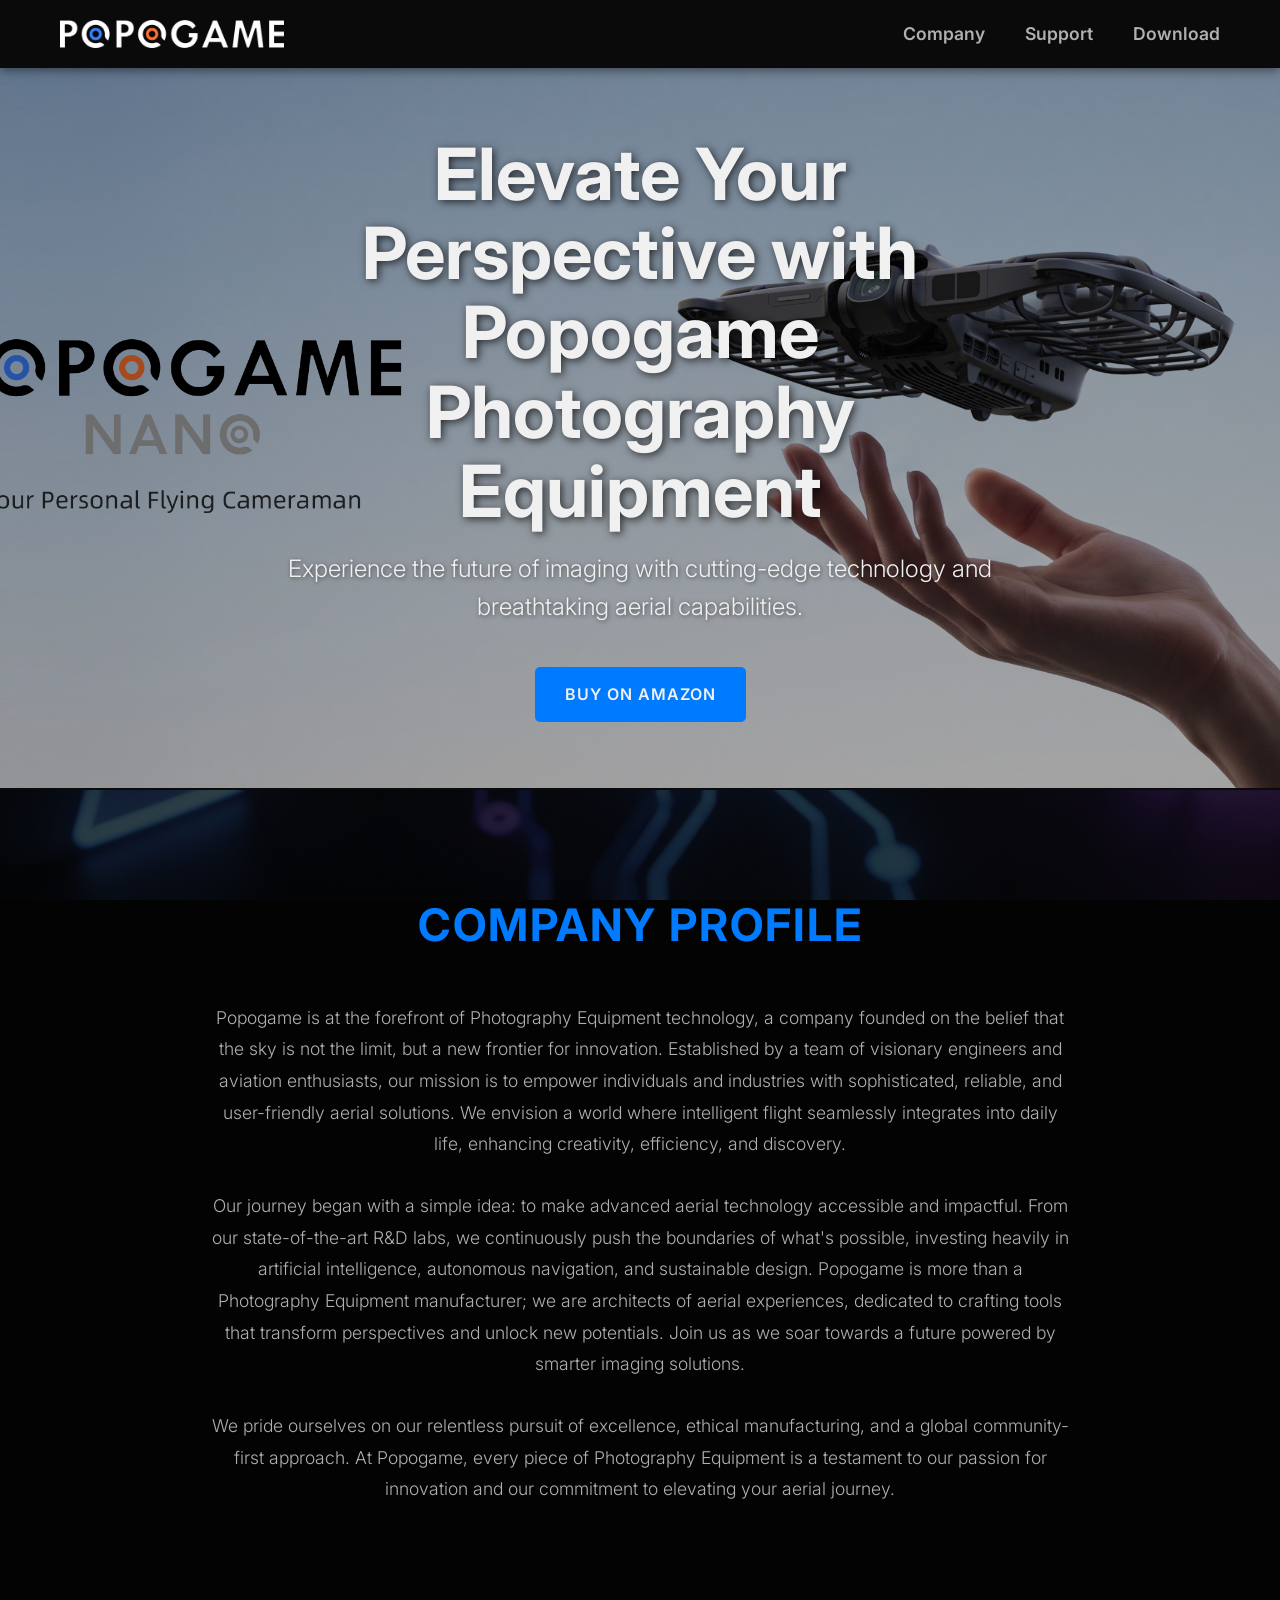
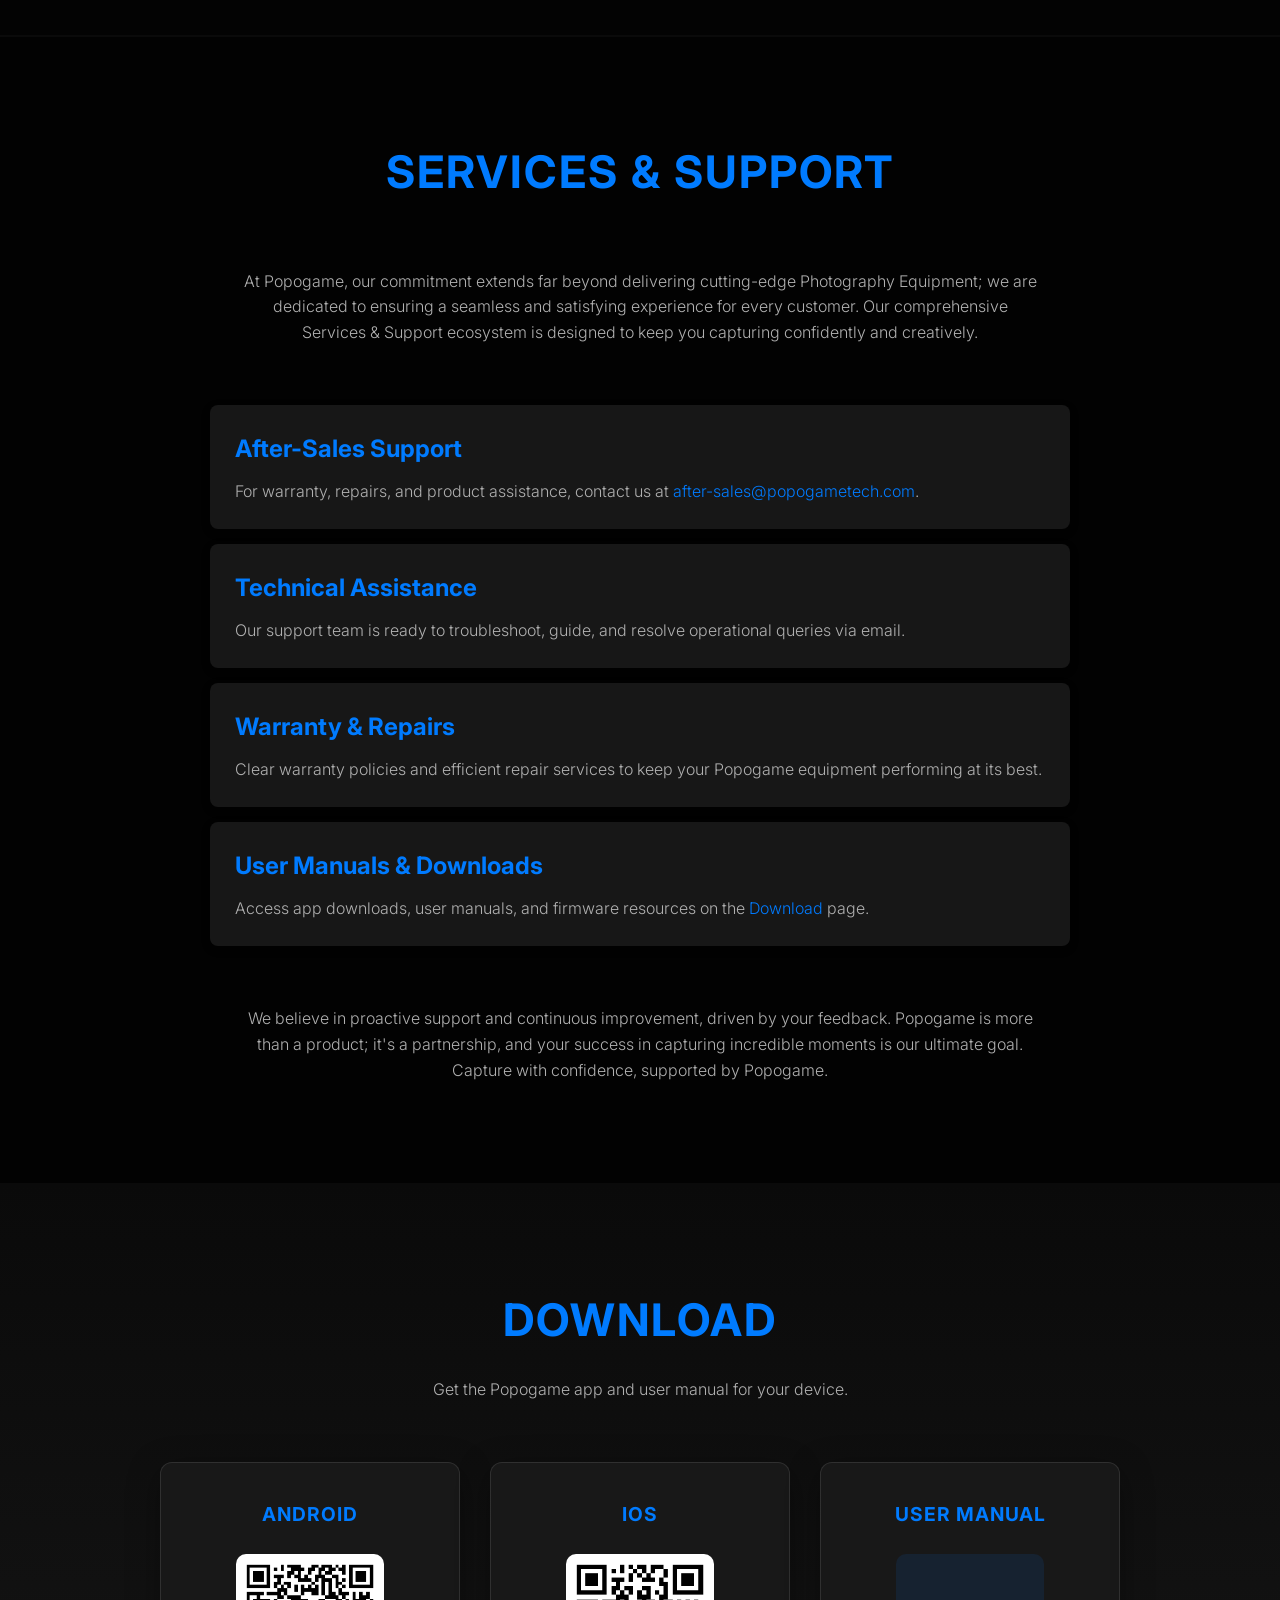
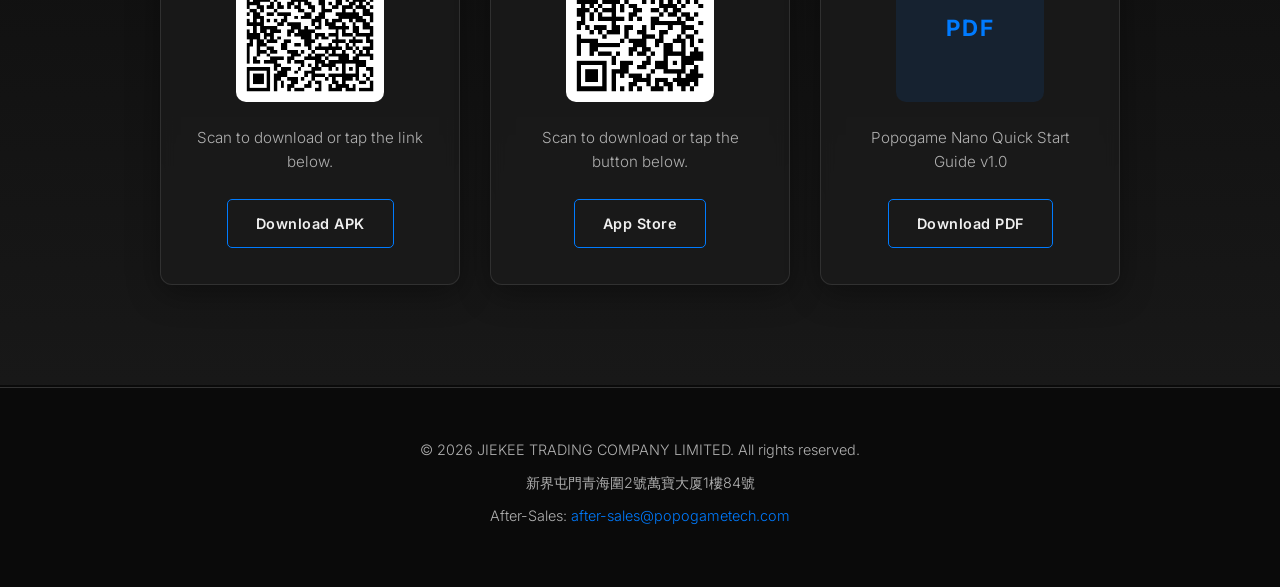
==== commit ab644b80: "new version" ====
--- a/index.html
+++ b/index.html
@@ -5,8 +5,10 @@
     <meta name="viewport" content="width=device-width, initial-scale=1.0">
     <title>Popogame - Elevating Your Perspective</title>
     <meta name="description" content="Discover Popogame's cutting-edge Photography Equipment technology. Elevate your perspective with our innovative products and unparalleled aerial solutions.">
-    <link rel="icon" href="images/favicon.png" type="image/png" sizes="32x32">
-    <link rel="apple-touch-icon" href="images/apple-touch-icon.png">
+    <link rel="icon" href="images/favicon/favicon.ico" sizes="any">
+    <link rel="icon" href="images/favicon/favicon-32.png" type="image/png" sizes="32x32">
+    <link rel="icon" href="images/favicon/favicon-16.png" type="image/png" sizes="16x16">
+    <link rel="apple-touch-icon" href="images/favicon/apple-touch-icon.png">
     <link href="https://fonts.googleapis.com/css2?family=Inter:wght@300;400;600;700&display=swap" rel="stylesheet">
     <style>
         /* CSS will go here */
@@ -123,15 +125,18 @@
         }
 
         .logo {
-            font-size: 1.8em;
-            font-weight: 700;
-            color: var(--text-color);
-            text-transform: uppercase;
-            letter-spacing: 1px;
-        }
-
-        .logo:hover {
-            color: var(--accent-color);
+            display: inline-flex;
+            align-items: center;
+        }
+
+        .logo img {
+            height: 28px;
+            width: auto;
+            display: block;
+        }
+
+        .logo:hover img {
+            opacity: 0.85;
         }
 
         .nav-list {
@@ -189,10 +194,9 @@
             left: 0;
             width: 100%;
             height: 100%;
-            background-image: url('images/hero-drone.png');
+            background-image: linear-gradient(rgba(0, 0, 0, 0.35), rgba(0, 0, 0, 0.35)), url('images/background1.jpg');
             background-size: cover;
             background-position: center;
-            filter: brightness(0.6);
             z-index: 1;
         }
 
@@ -244,10 +248,10 @@
         /* Company Profile */
         #company {
             position: relative;
-            background-image: url('images/company-background.png'); /* Updated to .png */
+            background-image: url('images/company-background.png');
             background-size: cover;
             background-position: center;
-            background-attachment: fixed; /* Parallax effect */
+            background-attachment: fixed;
             color: var(--text-color);
             overflow: hidden;
         }
@@ -281,7 +285,7 @@
 
         /* Services & Support */
         #services {
-             background-image: url('images/services-background.png'); /* Updated to .png */
+            background-image: url('images/company-background.png');
             background-size: cover;
             background-position: center;
             background-attachment: fixed;
@@ -347,7 +351,7 @@
         /* Download */
         #download {
             position: relative;
-            background-image: url('images/explorer-drone2.png');
+            background-image: url('images/company-background.png');
             background-size: cover;
             background-position: center;
             background-attachment: fixed;
@@ -540,8 +544,8 @@
         }
 
         @media (max-width: 480px) {
-            .logo {
-                font-size: 1.5em;
+            .logo img {
+                height: 22px;
             }
             .nav-list li {
                 margin: 0 10px 10px;
@@ -565,12 +569,12 @@
 
     <header class="header">
         <div class="container">
-            <a href="#home" class="logo">Popogame</a>
+            <a href="index.html" class="logo"><img src="images/logo.png" alt="Popogame"></a>
             <nav>
                 <ul class="nav-list">
                     <li><a href="#company">Company</a></li>
                     <li><a href="#services">Support</a></li>
-                    <li><a href="#download">Download</a></li>
+                    <li><a href="download-app/index.html">Download</a></li>
                 </ul>
             </nav>
         </div>
@@ -614,7 +618,7 @@
                     </li>
                     <li>
                         <h3>User Manuals & Downloads</h3>
-                        <p>Access app downloads, user manuals, and firmware resources in the <a href="#download">Download</a> section.</p>
+                        <p>Access app downloads, user manuals, and firmware resources on the <a href="download-app/index.html">Download</a> page.</p>
                     </li>
                 </ul>
                 <p style="text-align: center; max-width: 800px; margin: 60px auto 0; color: var(--light-gray);">We believe in proactive support and continuous improvement, driven by your feedback. Popogame is more than a product; it's a partnership, and your success in capturing incredible moments is our ultimate goal. Capture with confidence, supported by Popogame.</p>
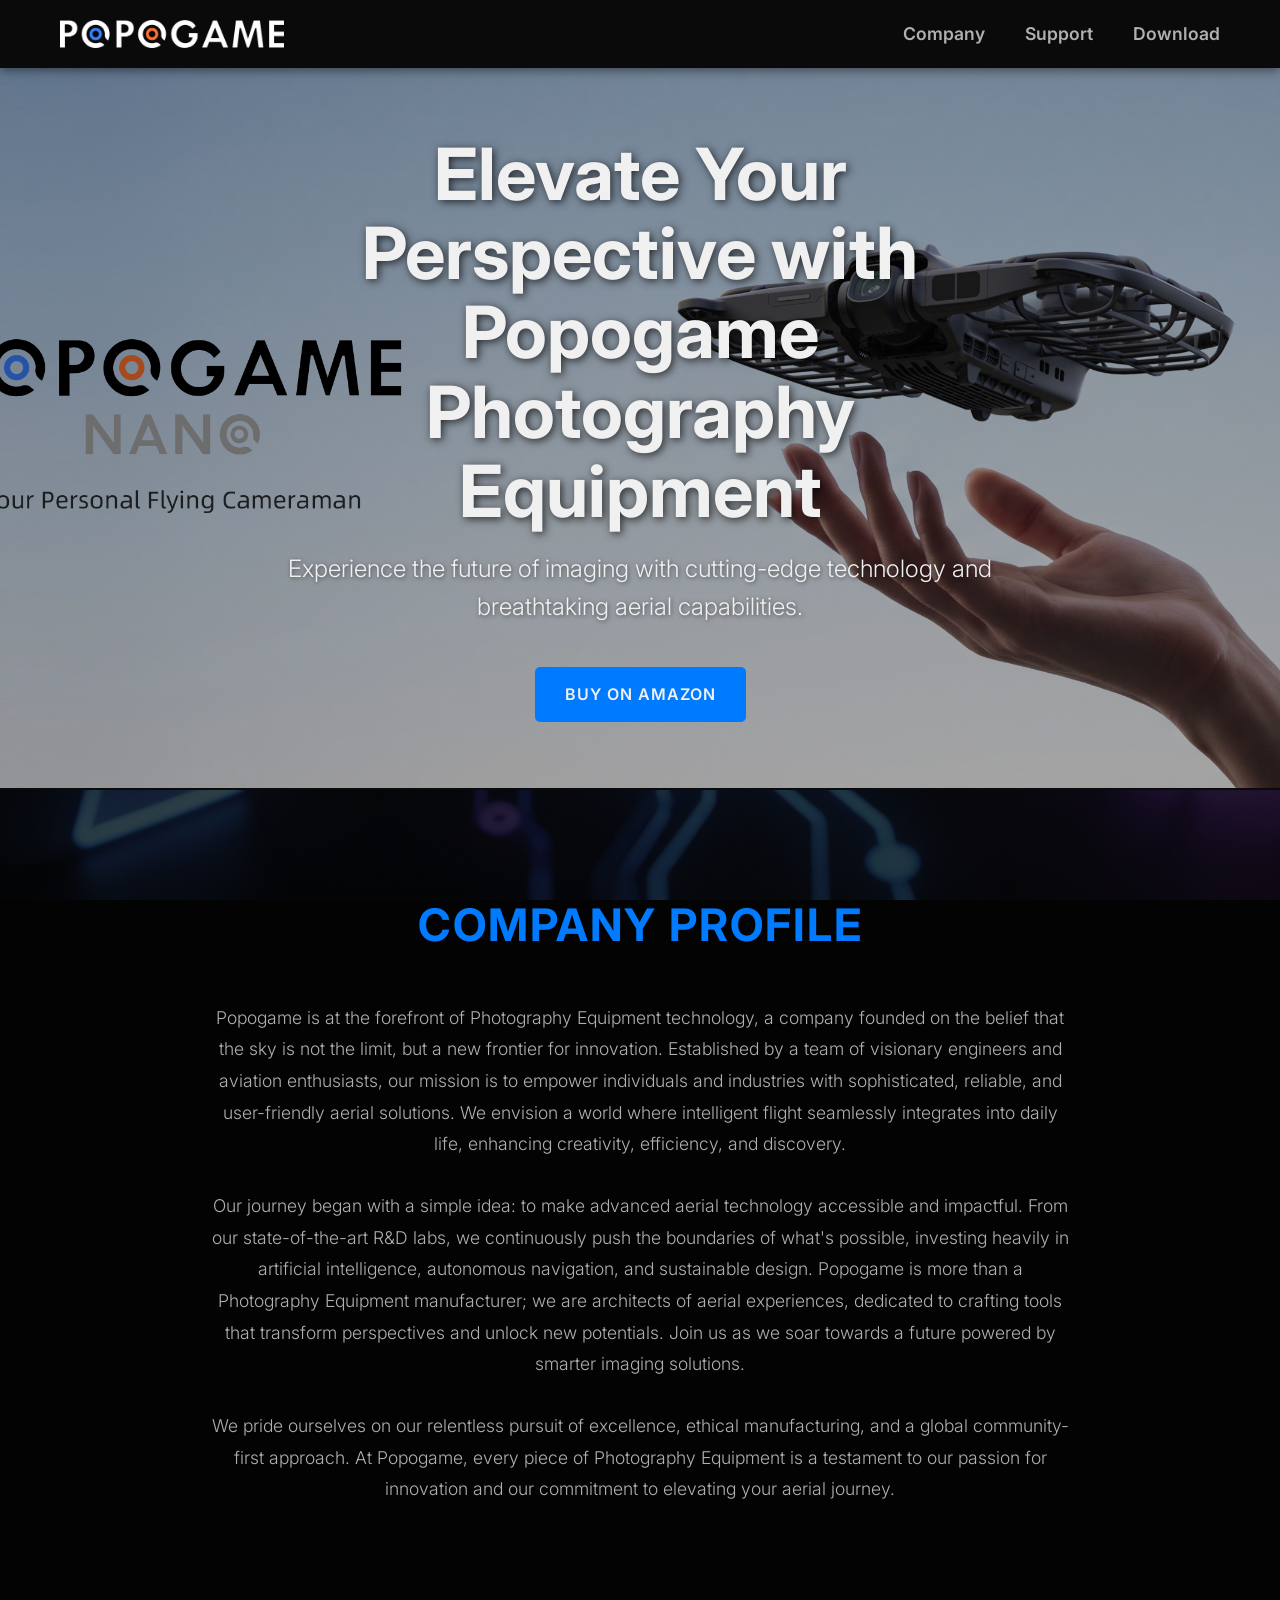
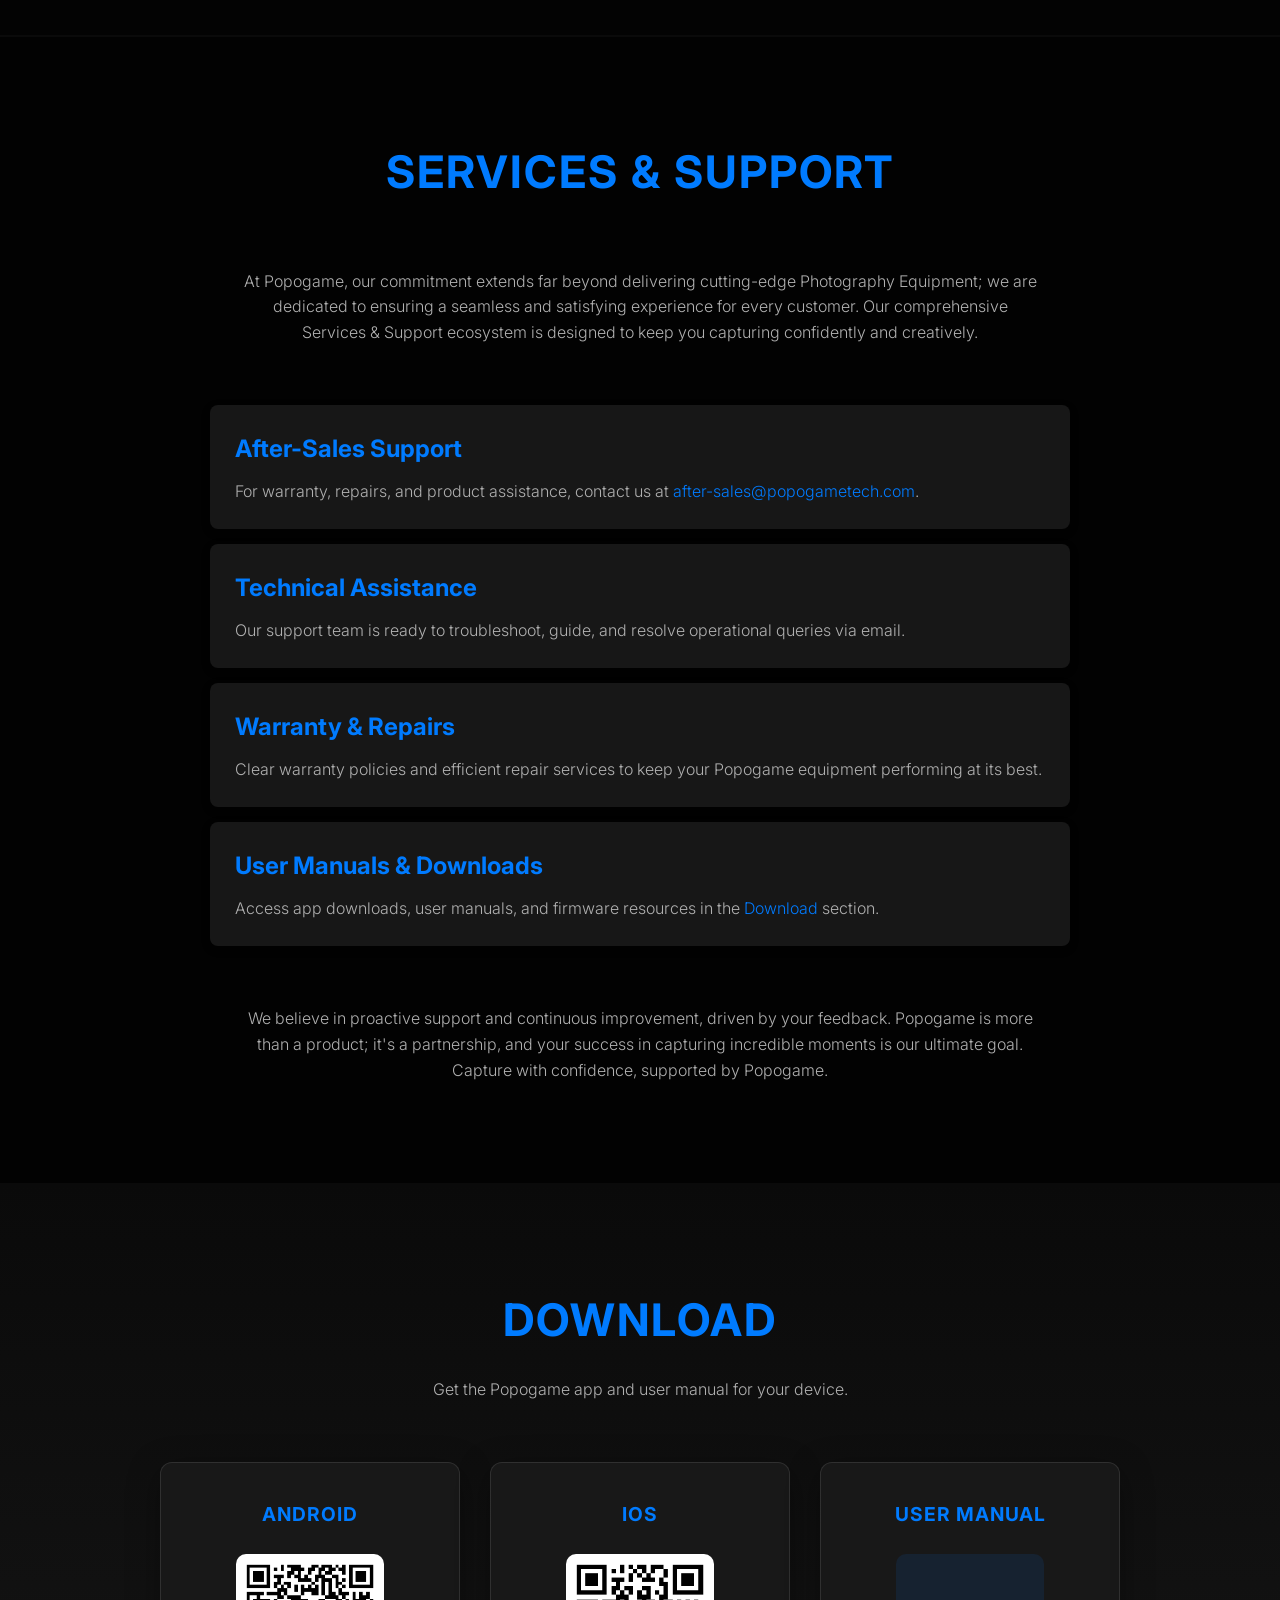
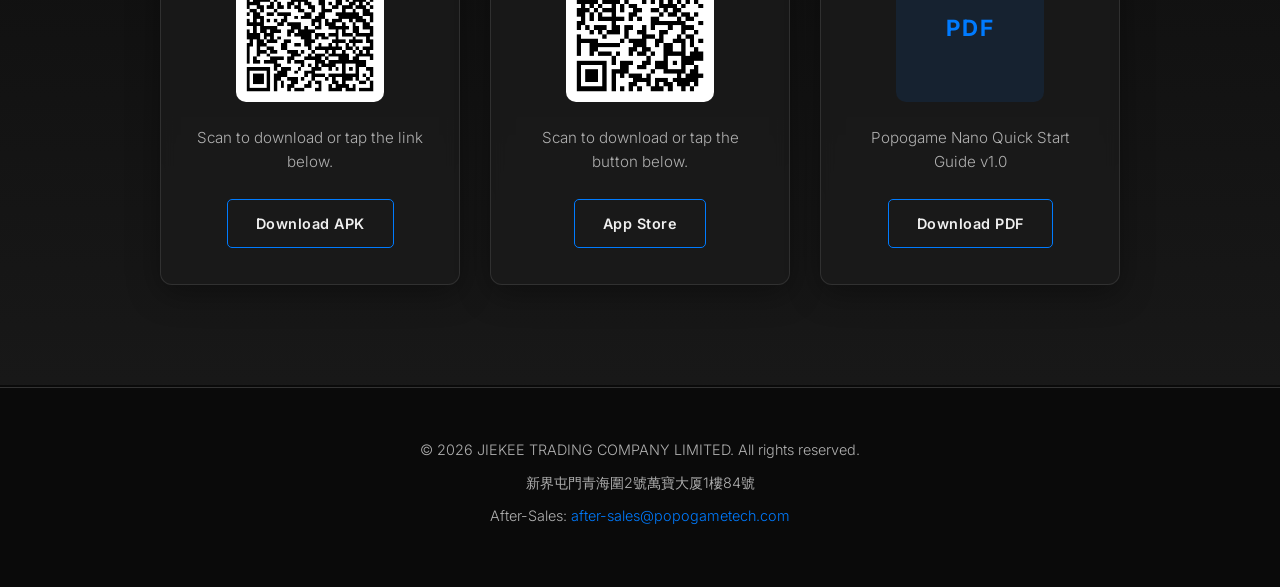
==== commit bcf15c42: "fix url" ====
--- a/index.html
+++ b/index.html
@@ -174,6 +174,10 @@
              color: var(--text-color);
         }
 
+        .nav-list a.active {
+            color: var(--text-color);
+        }
+
 
         /* Hero Section */
         .hero {
@@ -512,17 +516,56 @@
         }
 
         @media (max-width: 768px) {
+            .header {
+                padding: 12px 0 0;
+            }
+
             .header .container {
                 flex-direction: column;
-            }
+                align-items: stretch;
+                gap: 12px;
+            }
+
+            .logo {
+                justify-content: center;
+            }
+
+            .logo img {
+                height: 24px;
+            }
+
+            nav {
+                width: 100%;
+                border-top: 1px solid rgba(255, 255, 255, 0.08);
+            }
+
             .nav-list {
-                margin-top: 20px;
-                flex-wrap: wrap;
-                justify-content: center;
-            }
+                width: 100%;
+                display: grid;
+                grid-template-columns: repeat(3, 1fr);
+            }
+
             .nav-list li {
-                margin: 0 15px 10px;
-            }
+                margin: 0;
+            }
+
+            .nav-list a {
+                display: block;
+                text-align: center;
+                padding: 12px 8px;
+                font-size: 0.88em;
+                letter-spacing: 0.2px;
+            }
+
+            .nav-list a::after {
+                bottom: 8px;
+            }
+
+            .nav-list a:hover,
+            .nav-list a.active {
+                color: var(--text-color);
+            }
+
             .hero {
                 height: 70vh;
             }
@@ -544,12 +587,11 @@
         }
 
         @media (max-width: 480px) {
-            .logo img {
-                height: 22px;
-            }
-            .nav-list li {
-                margin: 0 10px 10px;
-            }
+            .nav-list a {
+                padding: 11px 4px;
+                font-size: 0.82em;
+            }
+
             .hero-content h1 {
                 font-size: 2em;
             }
@@ -574,7 +616,7 @@
                 <ul class="nav-list">
                     <li><a href="#company">Company</a></li>
                     <li><a href="#services">Support</a></li>
-                    <li><a href="download-app/index.html">Download</a></li>
+                    <li><a href="#download">Download</a></li>
                 </ul>
             </nav>
         </div>
@@ -618,7 +660,7 @@
                     </li>
                     <li>
                         <h3>User Manuals & Downloads</h3>
-                        <p>Access app downloads, user manuals, and firmware resources on the <a href="download-app/index.html">Download</a> page.</p>
+                        <p>Access app downloads, user manuals, and firmware resources in the <a href="#download">Download</a> section.</p>
                     </li>
                 </ul>
                 <p style="text-align: center; max-width: 800px; margin: 60px auto 0; color: var(--light-gray);">We believe in proactive support and continuous improvement, driven by your feedback. Popogame is more than a product; it's a partnership, and your success in capturing incredible moments is our ultimate goal. Capture with confidence, supported by Popogame.</p>
@@ -669,50 +711,54 @@
     </footer>
 
     <script>
+        function scrollToSection(selector, smooth) {
+            const targetElement = document.querySelector(selector);
+            if (!targetElement) return;
+
+            const headerOffset = document.querySelector('.header').offsetHeight;
+            const elementPosition = targetElement.getBoundingClientRect().top + window.scrollY;
+            const offsetPosition = elementPosition - headerOffset - 20;
+
+            window.scrollTo({
+                top: offsetPosition,
+                behavior: smooth ? 'smooth' : 'auto'
+            });
+        }
+
+        function setActiveNav(href) {
+            document.querySelectorAll('.nav-list a').forEach(link => {
+                link.classList.toggle('active', link.getAttribute('href') === href);
+            });
+        }
+
+        function isDownloadAppPath() {
+            const path = window.location.pathname.replace(/\/+$/, '');
+            return path === '/download-app' || path.endsWith('/download-app');
+        }
+
         // Smooth scrolling for navigation links
         document.querySelectorAll('a[href^="#"]').forEach(anchor => {
             anchor.addEventListener('click', function (e) {
                 e.preventDefault();
 
                 const targetId = this.getAttribute('href');
-                const targetElement = document.querySelector(targetId);
-
-                if (targetElement) {
-                    const headerOffset = document.querySelector('.header').offsetHeight; // Get header height
-                    const elementPosition = targetElement.getBoundingClientRect().top + window.scrollY;
-                    const offsetPosition = elementPosition - headerOffset - 20; // Adjust for header and a little padding
-
-                    window.scrollTo({
-                        top: offsetPosition,
-                        behavior: "smooth"
-                    });
-                }
-
-                // Add active class to current nav item (optional, for visual feedback)
-                document.querySelectorAll('.nav-list a').forEach(link => link.classList.remove('active'));
-                this.classList.add('active');
+                scrollToSection(targetId, true);
+                setActiveNav(targetId);
             });
         });
 
-        // Set initial active class based on URL hash if any
         window.addEventListener('DOMContentLoaded', () => {
+            if (isDownloadAppPath()) {
+                setActiveNav('#download');
+                setTimeout(() => scrollToSection('#download', false), 100);
+                return;
+            }
+
             if (window.location.hash) {
                 const initialActiveLink = document.querySelector(`.nav-list a[href="${window.location.hash}"]`);
                 if (initialActiveLink) {
                     initialActiveLink.classList.add('active');
-                    // Scroll to hash target if present on load, after page fully renders
-                    setTimeout(() => {
-                        const targetElement = document.querySelector(window.location.hash);
-                        if (targetElement) {
-                             const headerOffset = document.querySelector('.header').offsetHeight;
-                            const elementPosition = targetElement.getBoundingClientRect().top + window.scrollY;
-                            const offsetPosition = elementPosition - headerOffset - 20;
-                            window.scrollTo({
-                                top: offsetPosition,
-                                behavior: "smooth"
-                            });
-                        }
-                    }, 100); // Small delay to ensure layout is stable
+                    setTimeout(() => scrollToSection(window.location.hash, true), 100);
                 }
             }
         });
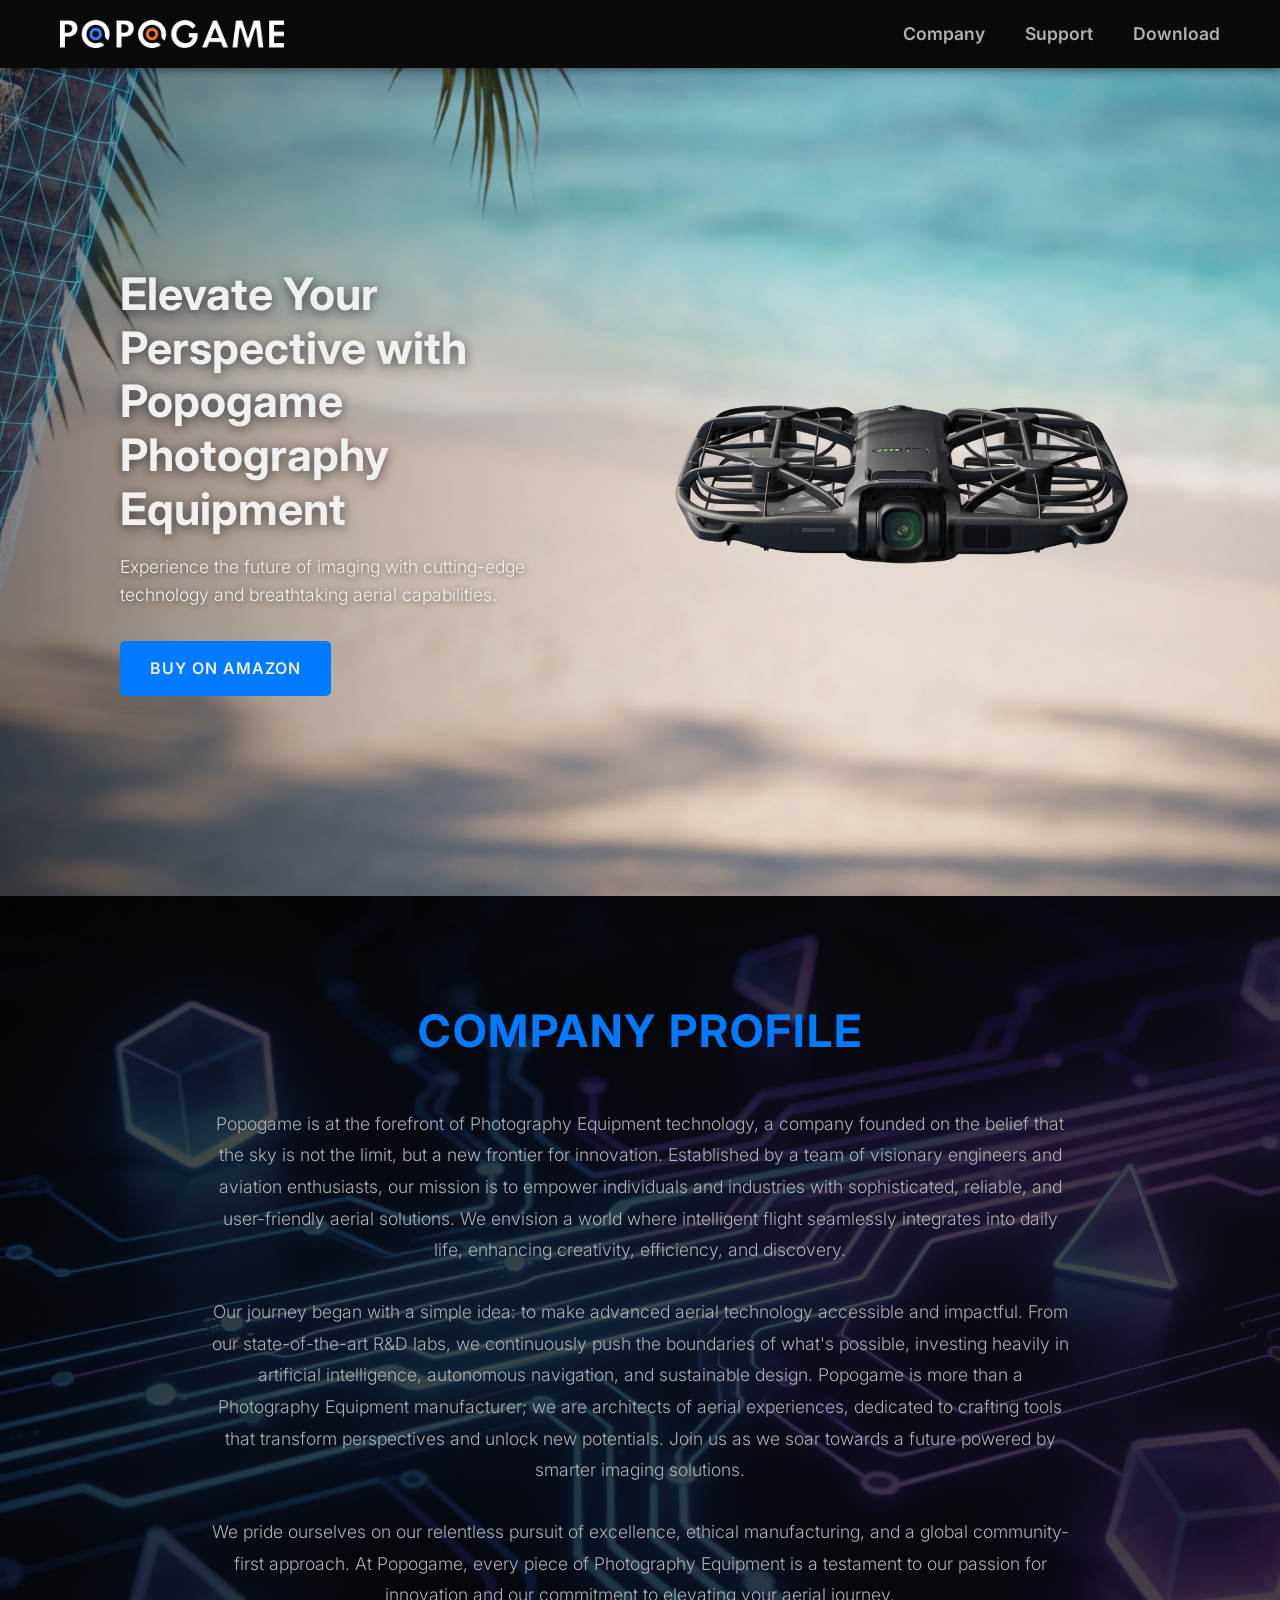
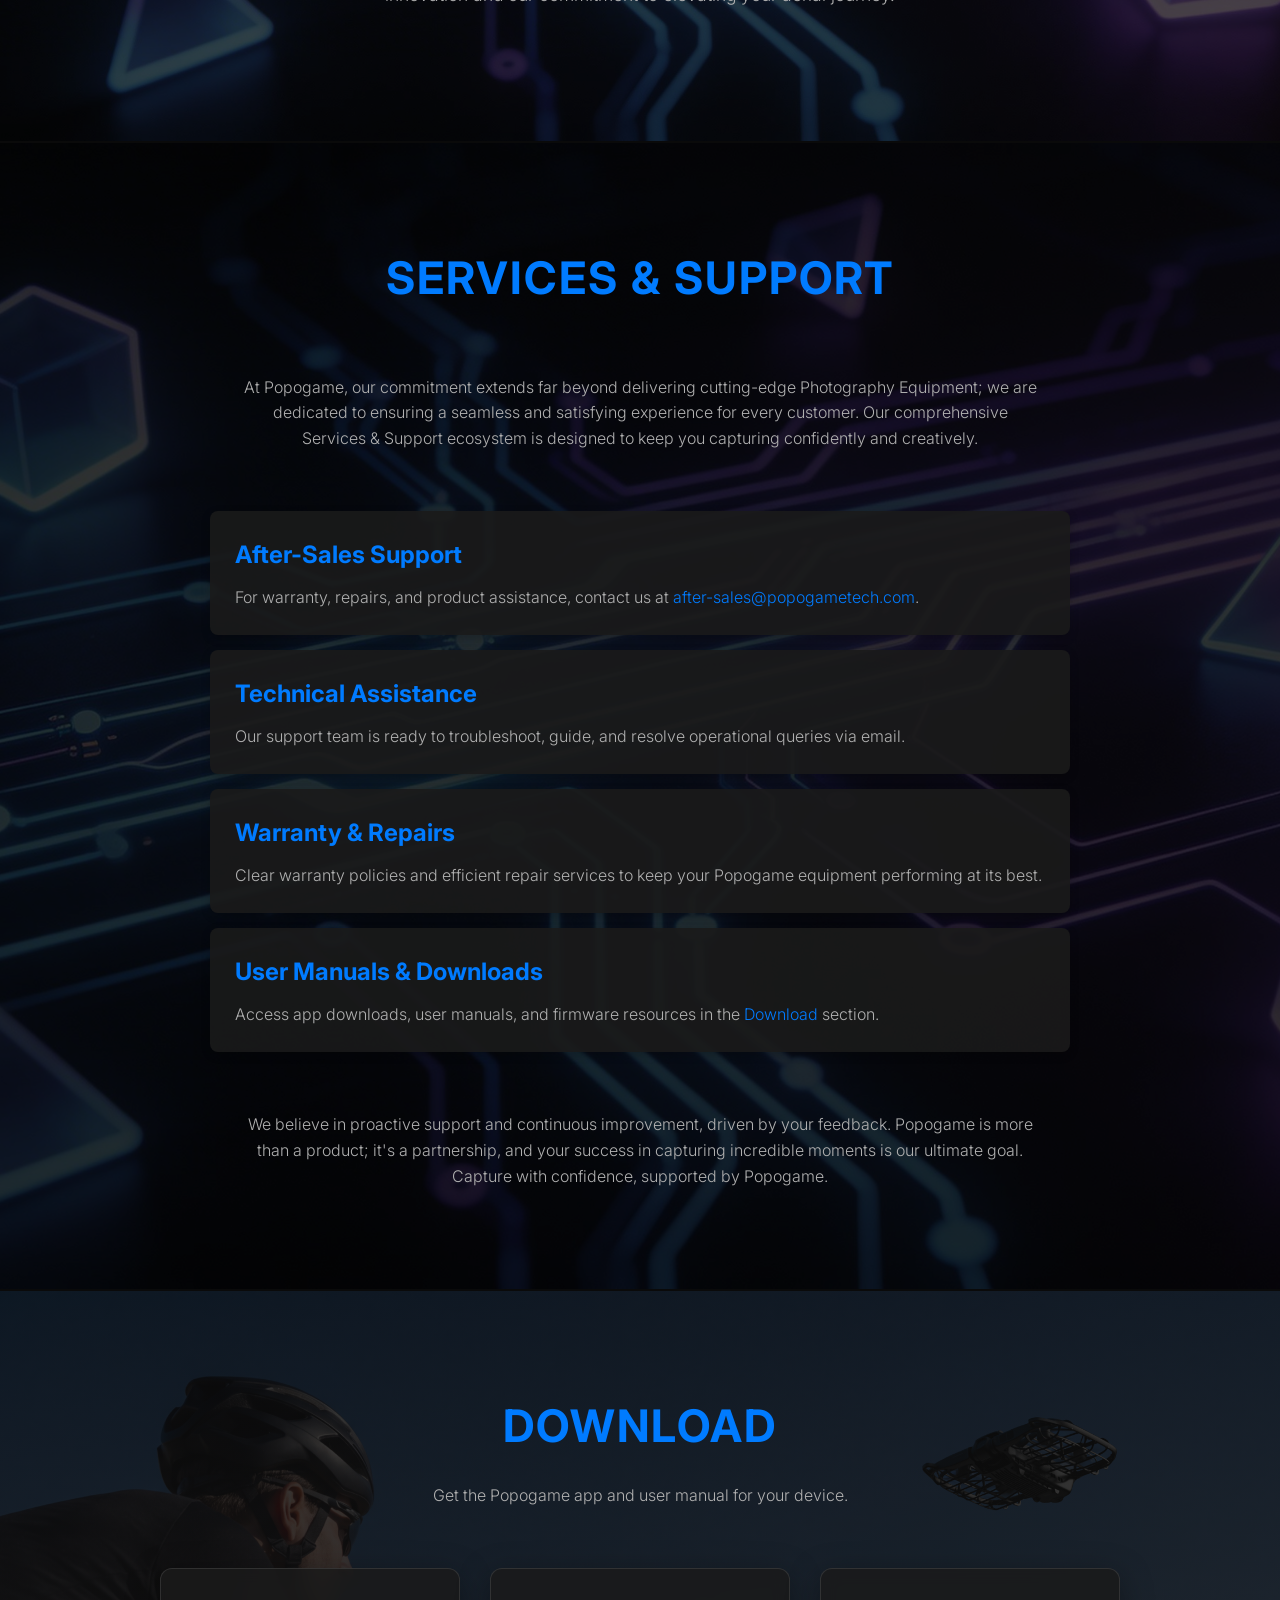
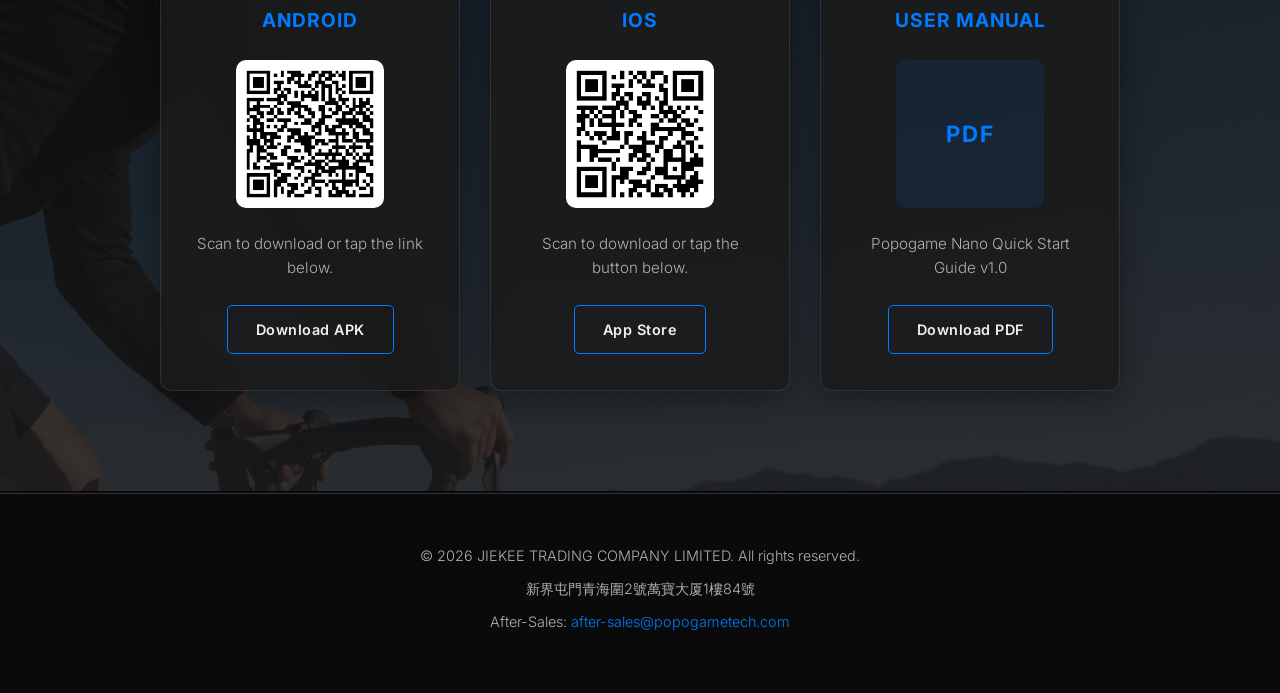
==== commit fae2899a: "hero、download背景图更换" ====
--- a/index.html
+++ b/index.html
@@ -32,6 +32,8 @@
 
         html {
             scroll-behavior: smooth;
+            width: 100%;
+            overflow-x: hidden;
         }
 
         body {
@@ -39,8 +41,14 @@
             color: var(--text-color);
             background-color: var(--primary-bg);
             line-height: 1.6;
+            width: 100%;
+            overflow-x: hidden;
             -webkit-font-smoothing: antialiased;
             -moz-osx-font-smoothing: grayscale;
+        }
+
+        main {
+            width: 100%;
         }
 
         /* Utility Classes */
@@ -179,57 +187,61 @@
         }
 
 
-        /* Hero Section */
+        /* Hero — same pattern as #company / #download */
         .hero {
             position: relative;
-            height: 80vh;
+            background-image: url('images/hero-background.jpg');
+            background-size: cover;
+            background-position: center;
+            background-attachment: scroll;
+            overflow: hidden;
+            min-height: calc(100svh - 72px);
             display: flex;
             align-items: center;
-            justify-content: center;
-            text-align: center;
-            overflow: hidden;
-            background-color: var(--dark-gray);
-        }
-
-        .hero::before {
-            content: '';
-            position: absolute;
-            top: 0;
-            left: 0;
-            width: 100%;
-            height: 100%;
-            background-image: linear-gradient(rgba(0, 0, 0, 0.35), rgba(0, 0, 0, 0.35)), url('images/background1.jpg');
-            background-size: cover;
-            background-position: center;
-            z-index: 1;
-        }
-
-        .hero-content {
+            padding: 80px 0;
+        }
+
+        .hero-inner {
             position: relative;
             z-index: 2;
-            color: var(--text-color);
-            max-width: 800px;
-            padding: 20px;
+            width: 100%;
+            max-width: 1200px;
+            margin: 0 auto;
+            padding: 0 80px;
+        }
+
+        .hero-content {
+            max-width: 460px;
+            color: var(--text-color);
         }
 
         .hero-content h1 {
-            font-size: 4.5em;
-            margin-bottom: 20px;
-            line-height: 1.1;
-            text-shadow: 2px 2px 8px rgba(0, 0, 0, 0.7);
+            font-size: 2.8em;
+            margin-bottom: 16px;
+            line-height: 1.2;
+            font-weight: 700;
+            text-shadow: 0 2px 12px rgba(0, 0, 0, 0.6);
         }
 
         .hero-content p {
-            font-size: 1.5em;
-            margin-bottom: 40px;
+            font-size: 1.1em;
+            margin-bottom: 32px;
             font-weight: 300;
-            text-shadow: 1px 1px 4px rgba(0, 0, 0, 0.5);
+            line-height: 1.6;
+            text-shadow: 0 1px 6px rgba(0, 0, 0, 0.5);
         }
 
         /* Section Styling */
         section {
             background-color: var(--secondary-bg);
-            margin-bottom: 2px; /* Small separator */
+        }
+
+        section:not(.hero) {
+            margin-bottom: 2px;
+        }
+
+        section.hero {
+            margin-bottom: 0;
         }
 
         section:nth-child(even) {
@@ -255,7 +267,7 @@
             background-image: url('images/company-background.png');
             background-size: cover;
             background-position: center;
-            background-attachment: fixed;
+            background-attachment: scroll;
             color: var(--text-color);
             overflow: hidden;
         }
@@ -292,7 +304,7 @@
             background-image: url('images/company-background.png');
             background-size: cover;
             background-position: center;
-            background-attachment: fixed;
+            background-attachment: scroll;
             color: var(--text-color);
             overflow: hidden;
             position: relative;
@@ -355,10 +367,10 @@
         /* Download */
         #download {
             position: relative;
-            background-image: url('images/company-background.png');
+            background-image: url('images/download-background.jpg');
             background-size: cover;
             background-position: center;
-            background-attachment: fixed;
+            background-attachment: scroll;
             overflow: hidden;
         }
 
@@ -506,10 +518,13 @@
         /* Responsive Design */
         @media (max-width: 992px) {
             .hero-content h1 {
-                font-size: 3.5em;
+                font-size: 2.6em;
             }
             .hero-content p {
-                font-size: 1.2em;
+                font-size: 1em;
+            }
+            .hero-inner {
+                padding: 0 40px;
             }
             h1 { font-size: 3em; }
             h2 { font-size: 2.2em; }
@@ -567,14 +582,62 @@
             }
 
             .hero {
-                height: 70vh;
-            }
+                width: 100%;
+                min-height: auto;
+                padding: 0;
+                align-items: stretch;
+                justify-content: stretch;
+                background-color: #090d12;
+                background-image: url('images/hero-background-h.png');
+                background-size: cover;
+                background-position: center top;
+                background-repeat: no-repeat;
+            }
+
+            .hero::after {
+                content: '';
+                position: absolute;
+                inset: 0;
+                background: linear-gradient(180deg, rgba(0, 0, 0, 0.06) 0%, rgba(0, 0, 0, 0.04) 36%, rgba(5, 8, 12, 0.48) 60%, rgba(5, 8, 12, 0.76) 100%);
+                z-index: 1;
+                pointer-events: none;
+            }
+
+            .hero-inner {
+                min-height: clamp(620px, calc(100dvh - 118px), 740px);
+                min-height: clamp(620px, calc(100svh - 118px), 740px);
+                display: flex;
+                align-items: flex-end;
+                padding: 0 24px 52px;
+                margin-top: 0;
+            }
+
+            .hero-content {
+                max-width: 420px;
+                margin: 0 auto;
+                text-align: center;
+            }
+
             .hero-content h1 {
-                font-size: 2.5em;
-            }
+                font-size: 1.48em;
+                line-height: 1.24;
+                margin-bottom: 12px;
+            }
+
             .hero-content p {
-                font-size: 1em;
-            }
+                font-size: 0.88em;
+                line-height: 1.55;
+                margin-bottom: 20px;
+                max-width: 100%;
+            }
+
+            .hero .btn {
+                width: auto;
+                min-width: 190px;
+                padding: 13px 24px;
+                text-align: center;
+            }
+
             h1 { font-size: 2.5em; }
             h2 { font-size: 1.8em; }
             .section-padding {
@@ -592,12 +655,34 @@
                 font-size: 0.82em;
             }
 
+            .hero {
+                padding: 0;
+            }
+
+            .hero::after {
+                background: linear-gradient(180deg, rgba(0, 0, 0, 0.06) 0%, rgba(0, 0, 0, 0.04) 36%, rgba(5, 8, 12, 0.5) 60%, rgba(5, 8, 12, 0.78) 100%);
+            }
+
+            .hero-inner {
+                min-height: clamp(600px, calc(100dvh - 112px), 700px);
+                min-height: clamp(600px, calc(100svh - 112px), 700px);
+                padding: 0 20px 44px;
+            }
+
             .hero-content h1 {
-                font-size: 2em;
-            }
+                font-size: 1.28em;
+            }
+
             .hero-content p {
-                font-size: 0.9em;
-            }
+                font-size: 0.82em;
+                max-width: 100%;
+            }
+
+            .hero .btn {
+                width: 100%;
+                min-width: 0;
+            }
+
             h1 { font-size: 2em; }
             h2 { font-size: 1.5em; }
             .btn {
@@ -624,10 +709,12 @@
 
     <main>
         <section class="hero" id="home">
-            <div class="hero-content">
-                <h1>Elevate Your Perspective with Popogame Photography Equipment</h1>
-                <p>Experience the future of imaging with cutting-edge technology and breathtaking aerial capabilities.</p>
-                <a href="https://www.amazon.com/dp/B0H3Q9MK1G" class="btn" target="_blank" rel="noopener">Buy on Amazon</a>
+            <div class="hero-inner">
+                <div class="hero-content">
+                    <h1>Elevate Your Perspective with Popogame Photography Equipment</h1>
+                    <p>Experience the future of imaging with cutting-edge technology and breathtaking aerial capabilities.</p>
+                    <a href="https://www.amazon.com/dp/B0H3Q9MK1G" class="btn" target="_blank" rel="noopener">Buy on Amazon</a>
+                </div>
             </div>
         </section>
 
